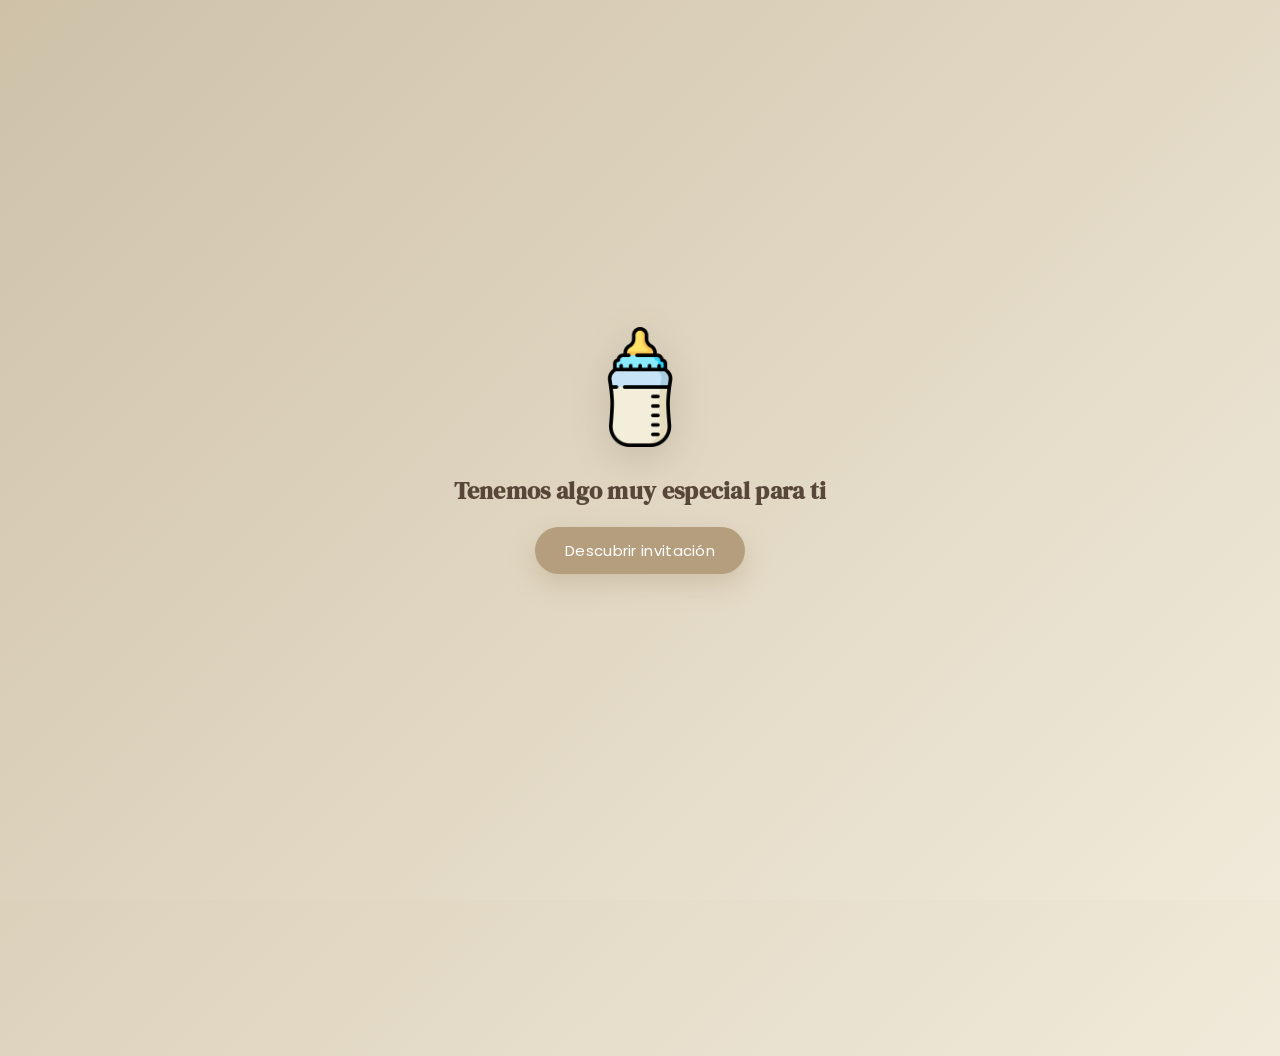
==== index.html @ 4c37fc41 "Mejoras UX/UI sin tocar diseño: countdown, calendario .ics, toast, microinteracciones, accesibilidad" ====
<!DOCTYPE html>
<html lang="es">

<head>
    <meta charset="UTF-8">
    <meta name="viewport" content="width=device-width, initial-scale=1.0">
    <meta name="theme-color" content="#F1EADA">
    <meta name="description" content="Marisol y Andrés Felipe te invitan a su revelación de género — 14 de junio de 2026, Bosque Popular El Prado.">

    <title>Revelación de Género · Marisol & Andrés Felipe</title>

    <!-- Open Graph (preview en WhatsApp, redes) -->
    <meta property="og:type" content="website">
    <meta property="og:title" content="Revelación de Género · Marisol & Andrés Felipe">
    <meta property="og:description" content="¿Niña o Niño? Acompáñanos el 14 de junio de 2026 en el Bosque Popular El Prado.">
    <meta property="og:image" content="img/biberon.png">
    <meta name="twitter:card" content="summary_large_image">

    <link rel="preconnect" href="https://fonts.googleapis.com">
    <link rel="preconnect" href="https://fonts.gstatic.com" crossorigin>
    <link href="https://fonts.googleapis.com/css2?family=DM+Serif+Display&family=Poppins:wght@300;400;500&display=swap"
        rel="stylesheet">

    <link rel="stylesheet" href="styles.css">
    <link rel="shortcut icon" href="img/biberon.png" type="image/x-icon">
</head>

<body>

    <!-- INTRO -->
    <section id="intro" class="intro" aria-label="Bienvenida">
        <div class="intro-content">
            <img src="img/biberon.png" alt="Biberón" class="bottle-intro">
            <h2>Tenemos algo muy especial para ti</h2>
            <button class="intro-btn" type="button" onclick="entrar()" aria-label="Descubrir invitación">
                Descubrir invitación
            </button>
        </div>
    </section>

    <!-- MAIN -->
    <main id="main" class="wrapper hidden" aria-hidden="true">

        <article class="card">
            <div class="card-bg" id="cardBg" aria-hidden="true"></div>

            <div class="content">

                <div class="hosts reveal" style="--d:.0s">
                    Marisol<br>&<br>Andres Felipe
                </div>

                <h1 class="reveal" style="--d:.1s">Te invitan</h1>

                <div class="question reveal" style="--d:.2s">A descubrir… ¿ Niña o Niño ?</div>

                <p class="text reveal" style="--d:.3s">
                    Hay momentos que transforman la vida…<br><br>
                    Un pequeño latido viene en camino,<br>
                    lleno de amor, ilusión y nuevos comienzos.<br><br>
                    Queremos que seas parte de este instante tan especial.
                </p>

                <div class="info reveal" style="--d:.4s">
                    <strong>14 de junio de 2026</strong><br>
                    3:00 PM<br>
                    Bosque Popular El Prado
                </div>

                <!-- Cuenta regresiva -->
                <div class="countdown reveal" id="countdown" style="--d:.5s" aria-live="polite">
                    <div class="cd-item"><span class="cd-num" id="cdDays">--</span><span class="cd-lbl">días</span></div>
                    <div class="cd-sep">·</div>
                    <div class="cd-item"><span class="cd-num" id="cdHours">--</span><span class="cd-lbl">hrs</span></div>
                    <div class="cd-sep">·</div>
                    <div class="cd-item"><span class="cd-num" id="cdMins">--</span><span class="cd-lbl">min</span></div>
                </div>

                <div class="extra-box reveal" style="--d:.6s">

                    <div class="dress-card">
                        <strong>Código de vestimenta</strong>
                        tonos claros, beige y habanos
                    </div>

                    <div class="extra">
                        Haz parte de esta experiencia<br><br>

                        <div class="dinamica">

                            <div class="opcion">
                                <p>Si crees que será <span class="titulo">Niño</span>,<br>trae pañitos</p>
                            </div>

                            <div class="opcion">
                                <p>Si crees que será <span class="titulo">Niña</span>,<br>trae pañales</p>
                            </div>

                        </div>
                    </div>

                </div>

                <div class="actions reveal" style="--d:.7s">
                    <button class="btn btn-primary" type="button" onclick="confirmar()" aria-label="Confirmar asistencia por WhatsApp">
                        Confirmar asistencia
                    </button>
                    <button class="btn btn-ghost" type="button" onclick="agregarCalendario()" aria-label="Agregar evento al calendario">
                        Agregar al calendario
                    </button>
                </div>

            </div>
        </article>

    </main>

    <!-- Toast de feedback -->
    <div id="toast" class="toast" role="status" aria-live="polite"></div>

    <noscript>
        <div class="noscript">
            <strong>Marisol & Andrés Felipe te invitan</strong><br>
            ¿Niña o Niño? · 14 de junio de 2026 · 3:00 PM<br>
            Bosque Popular El Prado · Código: tonos claros, beige y habanos<br>
            Confirma al WhatsApp +57 321 397 1526.
        </div>
    </noscript>

    <script src="script.js"></script>
</body>

</html>
---- styles.css ----
*{
    margin:0;
    padding:0;
    box-sizing:border-box;
}

:root{
    --tobacco:#B59E7D;
    --mahogany:#584738;
    --vanilla:#F1EADA;
    --mountain:#AAA396;
    --sand:#CEC1A8;
    --girl:#fed0d6;
    --boy:#d5eef1;
}

html{
    scroll-behavior:smooth;
}

body{
    font-family:'Poppins', sans-serif;
    background:linear-gradient(135deg,var(--sand),var(--vanilla));
    color:var(--mahogany);
    min-height:100vh;
    -webkit-font-smoothing:antialiased;
    -moz-osx-font-smoothing:grayscale;
}

/* Foco accesible global */
:focus-visible{
    outline:2px solid var(--mahogany);
    outline-offset:3px;
    border-radius:6px;
}

/* INTRO */
.intro{
    position:fixed;
    inset:0;
    display:flex;
    justify-content:center;
    align-items:center;
    background:linear-gradient(135deg,var(--sand),var(--vanilla));
    z-index:999;
    transition:opacity .7s ease, transform .7s ease;
}

.intro.hidden{
    opacity:0;
    transform:scale(1.1);
    pointer-events:none;
}

.bottle-intro{
    width:120px;
    animation:float 4s ease-in-out infinite;
    filter:drop-shadow(0 10px 18px rgba(88,71,56,0.18));
}

@keyframes float{
    0%,100%{transform:translateY(0) rotate(-5deg)}
    50%{transform:translateY(-15px) rotate(5deg)}
}

.intro-content{
    text-align:center;
}

.intro h2{
    font-family:'DM Serif Display', serif;
    color:var(--mahogany);
    margin:20px 0;
    letter-spacing:.3px;
}

.intro-btn{
    padding:12px 30px;
    border:none;
    border-radius:40px;
    background:var(--tobacco);
    color:white;
    cursor:pointer;
    font-family:inherit;
    font-size:15px;
    letter-spacing:.3px;
    box-shadow:0 10px 24px rgba(181,158,125,0.4);
    transition:transform .25s ease, box-shadow .25s ease, background .25s ease;
}
.intro-btn:hover{
    transform:translateY(-2px);
    box-shadow:0 14px 30px rgba(181,158,125,0.55);
    background:#a88f6e;
}
.intro-btn:active{
    transform:translateY(0);
}

/* MAIN */
.wrapper{
    min-height:100vh;
    display:flex;
    justify-content:center;
    align-items:center;
    padding:20px;
}

.hidden{
    opacity:0;
}

/* CARD */
.card{
    width:100%;
    max-width:600px;
    background:linear-gradient(160deg,var(--vanilla),var(--sand));
    border-radius:24px;
    padding:44px 40px;
    position:relative;
    overflow:hidden;
    box-shadow:
        0 30px 70px rgba(88,71,56,0.25),
        inset 0 0 0 1px rgba(255,255,255,0.45);
}

.card-bg{
    position:absolute;
    inset:0;
}

/* TEXTOS */
.content{
    position:relative;
    z-index:2;
    text-align:center;
}

.hosts{
    font-family:'DM Serif Display', serif;
    font-size:22px;
    color:var(--mahogany);
}

h1{
    font-family:'DM Serif Display', serif;
    font-size:42px;
    color:var(--mahogany);
    line-height:1.15;
}

.question{
    font-family:'DM Serif Display', serif;
    font-size:30px;
    color:var(--tobacco);
    margin:20px 0;
}

.text{
    margin:20px 0;
    color:var(--mahogany);
    line-height:1.7;
}

.info{
    margin-top:10px;
    color:var(--mahogany);
    line-height:1.6;
}

.info strong{
    font-family:'DM Serif Display', serif;
    font-size:18px;
}

/* COUNTDOWN */
.countdown{
    margin:22px auto 6px;
    display:inline-flex;
    align-items:center;
    gap:10px;
    padding:10px 18px;
    background:rgba(255,255,255,0.45);
    border:1px solid rgba(181,158,125,0.35);
    border-radius:999px;
    backdrop-filter:blur(4px);
    -webkit-backdrop-filter:blur(4px);
}
.cd-item{
    display:flex;
    flex-direction:column;
    align-items:center;
    min-width:38px;
}
.cd-num{
    font-family:'DM Serif Display', serif;
    font-size:22px;
    color:var(--mahogany);
    line-height:1;
}
.cd-lbl{
    font-size:10px;
    text-transform:uppercase;
    letter-spacing:1px;
    color:var(--tobacco);
    margin-top:2px;
}
.cd-sep{
    color:var(--tobacco);
    opacity:.55;
}
.countdown.finished .cd-num{
    color:var(--tobacco);
}

/* EXTRA */
.extra-box{
    margin-top:22px;
    display:flex;
    flex-direction:column;
    gap:14px;
}

.dress-card{
    padding:14px;
    border-radius:14px;
    background:rgba(255,255,255,0.45);
    border:1px solid var(--sand);
    font-size:13px;
    color:var(--mahogany);
    line-height:1.5;
}

.dress-card strong{
    display:block;
    margin-bottom:2px;
    color:var(--tobacco);
    font-family:'DM Serif Display', serif;
    font-size:15px;
}

.extra{
    font-size:15px;
    color:var(--mahogany);
}

/* ACTIONS (botones) */
.actions{
    margin-top:28px;
    display:flex;
    flex-wrap:wrap;
    justify-content:center;
    gap:12px;
}

.btn{
    padding:14px 28px;
    border:none;
    border-radius:40px;
    cursor:pointer;
    font-family:inherit;
    font-size:14px;
    letter-spacing:.4px;
    transition:transform .25s ease, box-shadow .25s ease, background .25s ease, color .25s ease;
}

.btn-primary{
    background:linear-gradient(135deg,var(--mahogany),var(--tobacco));
    color:white;
    box-shadow:0 14px 30px rgba(88,71,56,0.3);
}
.btn-primary:hover{
    transform:translateY(-2px);
    box-shadow:0 18px 36px rgba(88,71,56,0.42);
}
.btn-primary:active{ transform:translateY(0); }

.btn-ghost{
    background:transparent;
    color:var(--mahogany);
    border:1px solid var(--tobacco);
}
.btn-ghost:hover{
    background:var(--tobacco);
    color:white;
    transform:translateY(-2px);
}
.btn-ghost:active{ transform:translateY(0); }

/* ICONOS (biberones cayendo) */
.icon{
    position:absolute;
    pointer-events:none;
    will-change:transform, opacity;
}

.icon img{
    width:100%;
    display:block;
}

/* DINÁMICA EN 2 COLUMNAS */
.dinamica{
    display:grid;
    grid-template-columns:1fr 1fr;
    margin-top:10px;
    position:relative;
}

.dinamica::before{
    content:"";
    position:absolute;
    top:10%;
    bottom:10%;
    left:50%;
    width:1px;
    background:linear-gradient(
        to bottom,
        transparent,
        var(--tobacco),
        transparent
    );
    transform:translateX(-50%);
}

.opcion{
    padding:10px;
    text-align:center;
}

.titulo{
    display:block;
    font-family:'DM Serif Display', serif;
    color:var(--tobacco);
    font-size:18px;
    margin-bottom:5px;
}

.opcion p{
    font-size:13px;
    color:var(--mahogany);
    line-height:1.5;
}

/* TOAST (feedback al confirmar) */
.toast{
    position:fixed;
    left:50%;
    bottom:30px;
    transform:translateX(-50%) translateY(20px);
    padding:12px 22px;
    background:rgba(88,71,56,0.95);
    color:var(--vanilla);
    font-size:14px;
    border-radius:30px;
    box-shadow:0 14px 30px rgba(0,0,0,0.25);
    opacity:0;
    pointer-events:none;
    transition:opacity .35s ease, transform .35s ease;
    z-index:9999;
    max-width:90vw;
    text-align:center;
}
.toast.show{
    opacity:1;
    transform:translateX(-50%) translateY(0);
}

/* NOSCRIPT */
.noscript{
    position:fixed;
    inset:0;
    z-index:10000;
    display:flex;
    align-items:center;
    justify-content:center;
    text-align:center;
    padding:30px;
    background:linear-gradient(135deg,var(--sand),var(--vanilla));
    color:var(--mahogany);
    font-size:16px;
    line-height:1.7;
}

/* ANIMACIONES DE ENTRADA (stagger) */
.reveal{
    opacity:0;
    transform:translateY(14px);
    animation:reveal .8s ease forwards;
    animation-delay:var(--d, 0s);
}
@keyframes reveal{
    to{opacity:1; transform:translateY(0);}
}

/* RESPONSIVE */
@media(max-width:600px){
    h1{font-size:34px;}
    .question{font-size:26px;}
    .card{padding:36px 26px;}
    .actions{flex-direction:column;}
    .btn{width:100%;}
}

/* RESPETO POR USUARIOS CON SENSIBILIDAD AL MOVIMIENTO */
@media (prefers-reduced-motion: reduce){
    *, *::before, *::after{
        animation-duration:.001ms !important;
        animation-iteration-count:1 !important;
        transition-duration:.001ms !important;
    }
    .reveal{opacity:1; transform:none;}
    .bottle-intro{animation:none;}
}
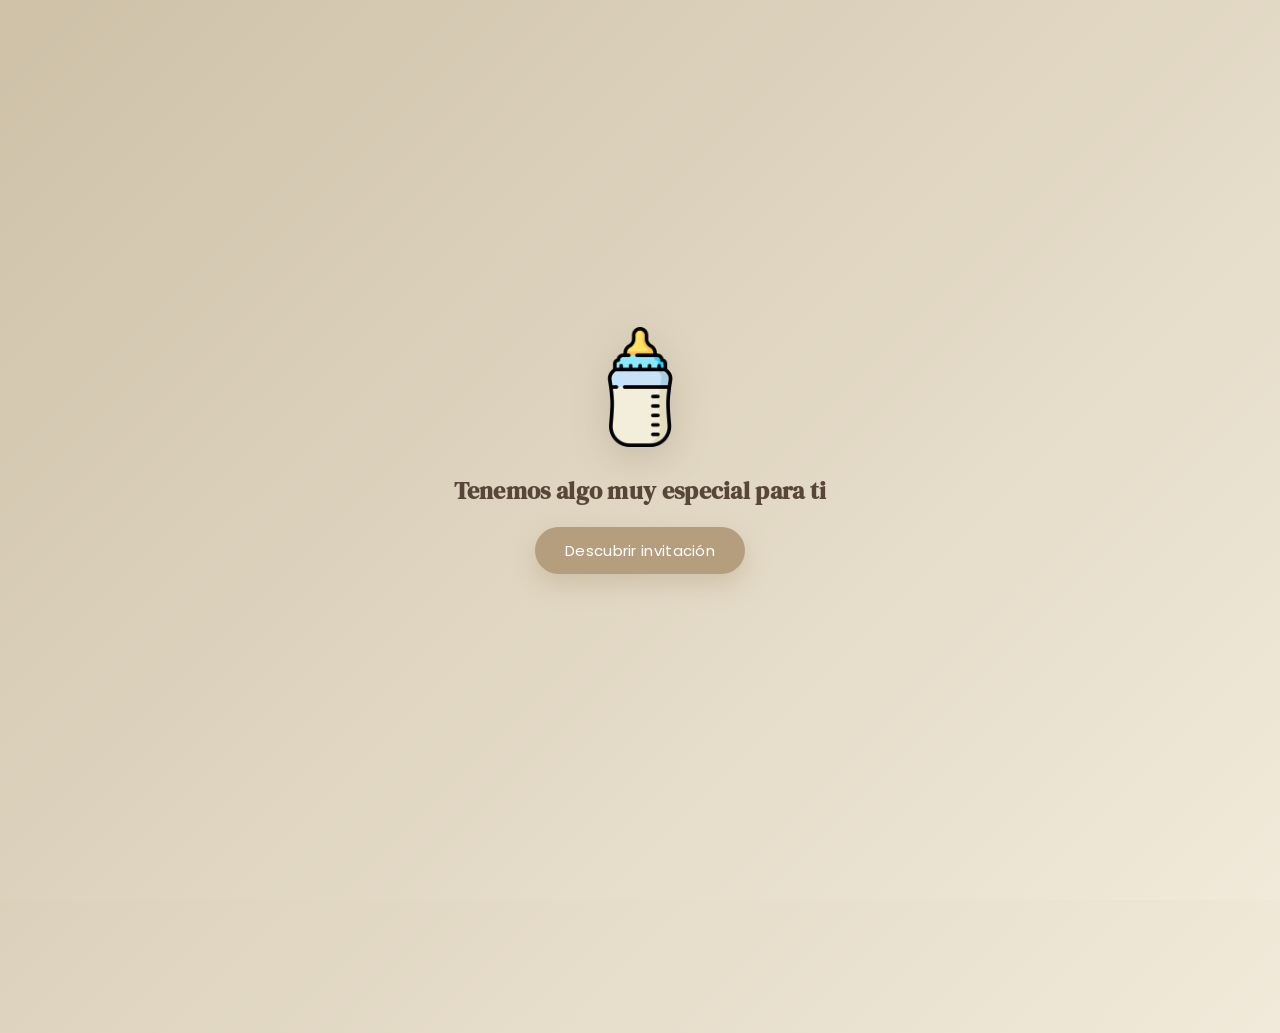
==== commit 2d08adc1: "Modal de confirmación con nombre/cantidad/voto, confeti al enviar, countdown con segundos, sinergia " ====
--- a/index.html
+++ b/index.html
@@ -74,6 +74,8 @@
                     <div class="cd-item"><span class="cd-num" id="cdHours">--</span><span class="cd-lbl">hrs</span></div>
                     <div class="cd-sep">·</div>
                     <div class="cd-item"><span class="cd-num" id="cdMins">--</span><span class="cd-lbl">min</span></div>
+                    <div class="cd-sep">·</div>
+                    <div class="cd-item"><span class="cd-num" id="cdSecs">--</span><span class="cd-lbl">seg</span></div>
                 </div>
 
                 <div class="extra-box reveal" style="--d:.6s">
@@ -88,12 +90,14 @@
 
                         <div class="dinamica">
 
-                            <div class="opcion">
-                                <p>Si crees que será <span class="titulo">Niño</span>,<br>trae pañitos</p>
+                            <div class="opcion opcion--boy">
+                                <span class="titulo">Niño</span>
+                                <p>Si crees que será, trae <strong>pañitos</strong></p>
                             </div>
 
-                            <div class="opcion">
-                                <p>Si crees que será <span class="titulo">Niña</span>,<br>trae pañales</p>
+                            <div class="opcion opcion--girl">
+                                <span class="titulo">Niña</span>
+                                <p>Si crees que será, trae <strong>pañales</strong></p>
                             </div>
 
                         </div>
@@ -102,11 +106,8 @@
                 </div>
 
                 <div class="actions reveal" style="--d:.7s">
-                    <button class="btn btn-primary" type="button" onclick="confirmar()" aria-label="Confirmar asistencia por WhatsApp">
+                    <button class="btn btn-primary" type="button" onclick="abrirModal()" aria-label="Confirmar asistencia">
                         Confirmar asistencia
-                    </button>
-                    <button class="btn btn-ghost" type="button" onclick="agregarCalendario()" aria-label="Agregar evento al calendario">
-                        Agregar al calendario
                     </button>
                 </div>
 
@@ -114,6 +115,52 @@
         </article>
 
     </main>
+
+    <!-- MODAL CONFIRMAR -->
+    <div id="modal" class="modal" role="dialog" aria-modal="true" aria-labelledby="modalTitle" aria-hidden="true">
+        <div class="modal-backdrop" onclick="cerrarModal()"></div>
+        <div class="modal-card" role="document">
+
+            <button class="modal-close" type="button" onclick="cerrarModal()" aria-label="Cerrar">×</button>
+
+            <h3 id="modalTitle" class="modal-title">Cuéntanos quiénes van</h3>
+            <p class="modal-sub">Llena estos datos y enviamos tu confirmación por WhatsApp.</p>
+
+            <form id="formConfirmar" class="modal-form" onsubmit="enviarConfirmacion(event)" novalidate>
+
+                <label class="field">
+                    <span class="field-lbl">Tu nombre</span>
+                    <input type="text" name="nombre" id="fNombre" required autocomplete="name" placeholder="Ej. María Camila">
+                </label>
+
+                <label class="field">
+                    <span class="field-lbl">¿Cuántas personas van?</span>
+                    <input type="number" name="personas" id="fPersonas" required min="1" max="20" value="1">
+                </label>
+
+                <fieldset class="field vote">
+                    <legend class="field-lbl">Tu predicción</legend>
+                    <div class="vote-opts">
+                        <label class="vote-opt vote-opt--boy">
+                            <input type="radio" name="voto" value="Niño" required>
+                            <span>🩵 Niño</span>
+                        </label>
+                        <label class="vote-opt vote-opt--girl">
+                            <input type="radio" name="voto" value="Niña" required>
+                            <span>🩷 Niña</span>
+                        </label>
+                    </div>
+                </fieldset>
+
+                <button class="btn btn-primary modal-submit" type="submit">
+                    Enviar confirmación
+                </button>
+            </form>
+        </div>
+    </div>
+
+    <!-- Confeti container -->
+    <div id="confetti" class="confetti" aria-hidden="true"></div>
 
     <!-- Toast de feedback -->
     <div id="toast" class="toast" role="status" aria-live="polite"></div>
--- a/styles.css
+++ b/styles.css
@@ -12,6 +12,8 @@
     --sand:#CEC1A8;
     --girl:#fed0d6;
     --boy:#d5eef1;
+    --girl-ink:#b46476;
+    --boy-ink:#5a8a93;
 }
 
 html{
@@ -27,7 +29,6 @@
     -moz-osx-font-smoothing:grayscale;
 }
 
-/* Foco accesible global */
 :focus-visible{
     outline:2px solid var(--mahogany);
     outline-offset:3px;
@@ -45,7 +46,6 @@
     z-index:999;
     transition:opacity .7s ease, transform .7s ease;
 }
-
 .intro.hidden{
     opacity:0;
     transform:scale(1.1);
@@ -63,9 +63,7 @@
     50%{transform:translateY(-15px) rotate(5deg)}
 }
 
-.intro-content{
-    text-align:center;
-}
+.intro-content{ text-align:center; }
 
 .intro h2{
     font-family:'DM Serif Display', serif;
@@ -92,9 +90,7 @@
     box-shadow:0 14px 30px rgba(181,158,125,0.55);
     background:#a88f6e;
 }
-.intro-btn:active{
-    transform:translateY(0);
-}
+.intro-btn:active{ transform:translateY(0); }
 
 /* MAIN */
 .wrapper{
@@ -104,10 +100,7 @@
     align-items:center;
     padding:20px;
 }
-
-.hidden{
-    opacity:0;
-}
+.hidden{ opacity:0; }
 
 /* CARD */
 .card{
@@ -122,11 +115,7 @@
         0 30px 70px rgba(88,71,56,0.25),
         inset 0 0 0 1px rgba(255,255,255,0.45);
 }
-
-.card-bg{
-    position:absolute;
-    inset:0;
-}
+.card-bg{ position:absolute; inset:0; }
 
 /* TEXTOS */
 .content{
@@ -166,7 +155,6 @@
     color:var(--mahogany);
     line-height:1.6;
 }
-
 .info strong{
     font-family:'DM Serif Display', serif;
     font-size:18px;
@@ -177,8 +165,8 @@
     margin:22px auto 6px;
     display:inline-flex;
     align-items:center;
-    gap:10px;
-    padding:10px 18px;
+    gap:8px;
+    padding:10px 16px;
     background:rgba(255,255,255,0.45);
     border:1px solid rgba(181,158,125,0.35);
     border-radius:999px;
@@ -189,28 +177,24 @@
     display:flex;
     flex-direction:column;
     align-items:center;
-    min-width:38px;
+    min-width:34px;
 }
 .cd-num{
     font-family:'DM Serif Display', serif;
-    font-size:22px;
+    font-size:20px;
     color:var(--mahogany);
     line-height:1;
+    font-variant-numeric:tabular-nums;
 }
 .cd-lbl{
-    font-size:10px;
+    font-size:9px;
     text-transform:uppercase;
     letter-spacing:1px;
     color:var(--tobacco);
     margin-top:2px;
 }
-.cd-sep{
-    color:var(--tobacco);
-    opacity:.55;
-}
-.countdown.finished .cd-num{
-    color:var(--tobacco);
-}
+.cd-sep{ color:var(--tobacco); opacity:.55; }
+.countdown.finished .cd-num{ color:var(--tobacco); }
 
 /* EXTRA */
 .extra-box{
@@ -229,7 +213,6 @@
     color:var(--mahogany);
     line-height:1.5;
 }
-
 .dress-card strong{
     display:block;
     margin-bottom:2px;
@@ -243,7 +226,7 @@
     color:var(--mahogany);
 }
 
-/* ACTIONS (botones) */
+/* ACTIONS */
 .actions{
     margin-top:28px;
     display:flex;
@@ -292,7 +275,6 @@
     pointer-events:none;
     will-change:transform, opacity;
 }
-
 .icon img{
     width:100%;
     display:block;
@@ -305,7 +287,6 @@
     margin-top:10px;
     position:relative;
 }
-
 .dinamica::before{
     content:"";
     position:absolute;
@@ -323,25 +304,59 @@
 }
 
 .opcion{
-    padding:10px;
+    padding:14px 12px 12px;
     text-align:center;
-}
-
+    border-radius:14px;
+    transition:background .35s ease;
+}
+.opcion--boy:hover{  background:rgba(213,238,241,0.5); }
+.opcion--girl:hover{ background:rgba(254,208,214,0.5); }
+
+/* TÍTULO con CONEXIÓN visual al texto */
 .titulo{
-    display:block;
-    font-family:'DM Serif Display', serif;
+    display:inline-block;
+    position:relative;
+    font-family:'DM Serif Display', serif;
+    font-size:22px;
+    line-height:1;
+    margin-bottom:14px;
+    padding-bottom:8px;
     color:var(--tobacco);
-    font-size:18px;
-    margin-bottom:5px;
+}
+/* trazo curvo bajo la palabra (la "conexión") */
+.titulo::after{
+    content:"";
+    position:absolute;
+    left:50%;
+    bottom:-2px;
+    transform:translateX(-50%);
+    width:46px;
+    height:8px;
+    background-image:url("data:image/svg+xml;utf8,<svg xmlns='http://www.w3.org/2000/svg' viewBox='0 0 46 8'><path d='M2 5 Q 12 1, 23 4 T 44 3' fill='none' stroke='%23B59E7D' stroke-width='1.6' stroke-linecap='round'/></svg>");
+    background-repeat:no-repeat;
+    background-size:contain;
+}
+.opcion--boy .titulo{ color:var(--boy-ink); }
+.opcion--boy .titulo::after{
+    background-image:url("data:image/svg+xml;utf8,<svg xmlns='http://www.w3.org/2000/svg' viewBox='0 0 46 8'><path d='M2 5 Q 12 1, 23 4 T 44 3' fill='none' stroke='%235a8a93' stroke-width='1.6' stroke-linecap='round'/></svg>");
+}
+.opcion--girl .titulo{ color:var(--girl-ink); }
+.opcion--girl .titulo::after{
+    background-image:url("data:image/svg+xml;utf8,<svg xmlns='http://www.w3.org/2000/svg' viewBox='0 0 46 8'><path d='M2 5 Q 12 1, 23 4 T 44 3' fill='none' stroke='%23b46476' stroke-width='1.6' stroke-linecap='round'/></svg>");
 }
 
 .opcion p{
-    font-size:13px;
-    color:var(--mahogany);
-    line-height:1.5;
-}
-
-/* TOAST (feedback al confirmar) */
+    font-size:13.5px;
+    color:var(--mahogany);
+    line-height:1.55;
+    margin-top:4px;
+}
+.opcion p strong{
+    font-weight:500;
+    color:var(--tobacco);
+}
+
+/* TOAST */
 .toast{
     position:fixed;
     left:50%;
@@ -365,6 +380,180 @@
     transform:translateX(-50%) translateY(0);
 }
 
+/* MODAL */
+.modal{
+    position:fixed;
+    inset:0;
+    z-index:10000;
+    display:none;
+    align-items:center;
+    justify-content:center;
+    padding:20px;
+}
+.modal.open{ display:flex; }
+
+.modal-backdrop{
+    position:absolute;
+    inset:0;
+    background:rgba(88,71,56,0.45);
+    backdrop-filter:blur(6px);
+    -webkit-backdrop-filter:blur(6px);
+    animation:fadeIn .35s ease;
+}
+@keyframes fadeIn{ from{opacity:0} to{opacity:1} }
+
+.modal-card{
+    position:relative;
+    width:100%;
+    max-width:440px;
+    background:linear-gradient(160deg,var(--vanilla),var(--sand));
+    border-radius:22px;
+    padding:34px 28px 26px;
+    box-shadow:
+        0 30px 70px rgba(0,0,0,0.35),
+        inset 0 0 0 1px rgba(255,255,255,0.45);
+    animation:popIn .4s cubic-bezier(.34,1.56,.64,1);
+}
+@keyframes popIn{
+    from{ opacity:0; transform:translateY(20px) scale(.95); }
+    to  { opacity:1; transform:translateY(0)    scale(1); }
+}
+
+.modal-close{
+    position:absolute;
+    top:10px;
+    right:14px;
+    width:32px;
+    height:32px;
+    border:none;
+    background:transparent;
+    font-size:24px;
+    line-height:1;
+    color:var(--mahogany);
+    cursor:pointer;
+    border-radius:50%;
+    transition:background .2s;
+}
+.modal-close:hover{ background:rgba(88,71,56,0.1); }
+
+.modal-title{
+    font-family:'DM Serif Display', serif;
+    color:var(--mahogany);
+    font-size:24px;
+    text-align:center;
+    margin-bottom:4px;
+}
+.modal-sub{
+    text-align:center;
+    color:var(--tobacco);
+    font-size:13px;
+    margin-bottom:20px;
+}
+
+.modal-form{
+    display:flex;
+    flex-direction:column;
+    gap:14px;
+}
+
+.field{
+    display:flex;
+    flex-direction:column;
+    gap:6px;
+    text-align:left;
+}
+.field-lbl{
+    font-size:12px;
+    text-transform:uppercase;
+    letter-spacing:1px;
+    color:var(--tobacco);
+    font-weight:500;
+}
+.field input[type="text"],
+.field input[type="number"]{
+    padding:12px 14px;
+    border:1px solid var(--sand);
+    border-radius:12px;
+    background:rgba(255,255,255,0.55);
+    font-family:inherit;
+    font-size:14px;
+    color:var(--mahogany);
+    transition:border-color .2s, background .2s;
+}
+.field input:focus{
+    outline:none;
+    border-color:var(--tobacco);
+    background:white;
+}
+
+.vote{ border:none; }
+.vote-opts{
+    display:grid;
+    grid-template-columns:1fr 1fr;
+    gap:10px;
+    margin-top:4px;
+}
+.vote-opt{
+    position:relative;
+    display:flex;
+    align-items:center;
+    justify-content:center;
+    padding:12px;
+    border:1.5px solid var(--sand);
+    border-radius:12px;
+    cursor:pointer;
+    font-size:14px;
+    font-family:inherit;
+    color:var(--mahogany);
+    background:rgba(255,255,255,0.4);
+    transition:all .25s ease;
+}
+.vote-opt input{
+    position:absolute;
+    opacity:0;
+    pointer-events:none;
+}
+.vote-opt:hover{ transform:translateY(-1px); }
+.vote-opt--boy:has(input:checked){
+    background:var(--boy);
+    border-color:var(--boy-ink);
+    color:var(--boy-ink);
+    font-weight:500;
+}
+.vote-opt--girl:has(input:checked){
+    background:var(--girl);
+    border-color:var(--girl-ink);
+    color:var(--girl-ink);
+    font-weight:500;
+}
+
+.modal-submit{
+    margin-top:8px;
+    width:100%;
+}
+
+/* CONFETI */
+.confetti{
+    position:fixed;
+    inset:0;
+    pointer-events:none;
+    overflow:hidden;
+    z-index:10001;
+}
+.confetti-piece{
+    position:absolute;
+    top:-10vh;
+    width:8px;
+    height:14px;
+    border-radius:2px;
+    will-change:transform, opacity;
+    animation:confettiFall linear forwards;
+}
+@keyframes confettiFall{
+    0%   { transform:translateY(0) rotate(0deg); opacity:1; }
+    100% { transform:translateY(110vh) rotate(720deg); opacity:0; }
+}
+
 /* NOSCRIPT */
 .noscript{
     position:fixed;
@@ -381,7 +570,7 @@
     line-height:1.7;
 }
 
-/* ANIMACIONES DE ENTRADA (stagger) */
+/* ANIMACIONES DE ENTRADA */
 .reveal{
     opacity:0;
     transform:translateY(14px);
@@ -399,9 +588,11 @@
     .card{padding:36px 26px;}
     .actions{flex-direction:column;}
     .btn{width:100%;}
-}
-
-/* RESPETO POR USUARIOS CON SENSIBILIDAD AL MOVIMIENTO */
+    .cd-num{font-size:18px;}
+    .cd-item{min-width:30px;}
+}
+
+/* REDUCED MOTION */
 @media (prefers-reduced-motion: reduce){
     *, *::before, *::after{
         animation-duration:.001ms !important;
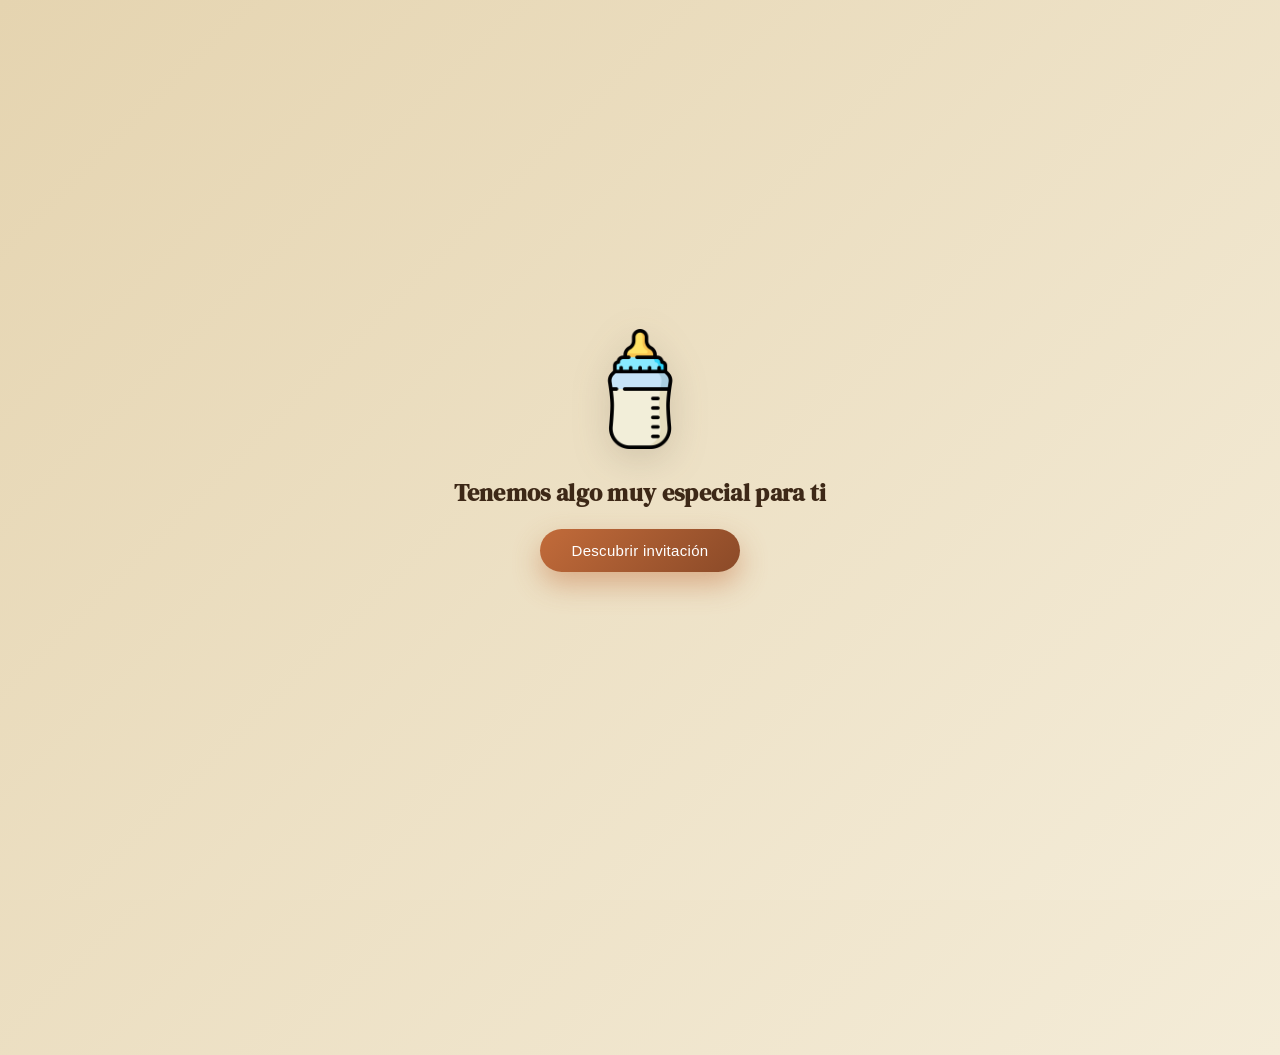
==== commit 02eaaa6f: "Paleta vivida con acento cobre, mayor contraste en botón confirmar, brushstrokes saturados, nota de " ====
--- a/index.html
+++ b/index.html
@@ -83,6 +83,7 @@
                     <div class="dress-card">
                         <strong>Código de vestimenta</strong>
                         tonos claros, beige y habanos
+                        <span class="note">preferiblemente ropa que se pueda ensuciar 🎨</span>
                     </div>
 
                     <div class="extra">
--- a/styles.css
+++ b/styles.css
@@ -5,15 +5,24 @@
 }
 
 :root{
-    --tobacco:#B59E7D;
-    --mahogany:#584738;
-    --vanilla:#F1EADA;
+    /* Bases cálidas (fondo) */
+    --vanilla:#F4ECD8;
+    --sand:#E5D4B0;
     --mountain:#AAA396;
-    --sand:#CEC1A8;
-    --girl:#fed0d6;
-    --boy:#d5eef1;
-    --girl-ink:#b46476;
-    --boy-ink:#5a8a93;
+
+    /* Marrones (texto / titulares) */
+    --mahogany:#3D2817;
+    --tobacco:#A08359;
+
+    /* Acento principal vivo */
+    --copper:#C26B3A;
+    --copper-dark:#8B4A28;
+
+    /* Niño/Niña — pasteles vivos */
+    --girl:#FFB8C5;
+    --boy:#A8DAE0;
+    --girl-ink:#E03E63;
+    --boy-ink:#1E7A89;
 }
 
 html{
@@ -73,22 +82,22 @@
 }
 
 .intro-btn{
-    padding:12px 30px;
+    padding:13px 32px;
     border:none;
     border-radius:40px;
-    background:var(--tobacco);
+    background:linear-gradient(135deg,var(--copper),var(--copper-dark));
     color:white;
     cursor:pointer;
     font-family:inherit;
     font-size:15px;
+    font-weight:500;
     letter-spacing:.3px;
-    box-shadow:0 10px 24px rgba(181,158,125,0.4);
-    transition:transform .25s ease, box-shadow .25s ease, background .25s ease;
+    box-shadow:0 12px 28px rgba(194,107,58,0.45);
+    transition:transform .25s ease, box-shadow .25s ease;
 }
 .intro-btn:hover{
     transform:translateY(-2px);
-    box-shadow:0 14px 30px rgba(181,158,125,0.55);
-    background:#a88f6e;
+    box-shadow:0 18px 36px rgba(194,107,58,0.6);
 }
 .intro-btn:active{ transform:translateY(0); }
 
@@ -140,7 +149,7 @@
 .question{
     font-family:'DM Serif Display', serif;
     font-size:30px;
-    color:var(--tobacco);
+    color:var(--copper);
     margin:20px 0;
 }
 
@@ -190,11 +199,12 @@
     font-size:9px;
     text-transform:uppercase;
     letter-spacing:1px;
-    color:var(--tobacco);
+    color:var(--copper);
     margin-top:2px;
-}
-.cd-sep{ color:var(--tobacco); opacity:.55; }
-.countdown.finished .cd-num{ color:var(--tobacco); }
+    font-weight:500;
+}
+.cd-sep{ color:var(--copper); opacity:.6; }
+.countdown.finished .cd-num{ color:var(--copper); }
 
 /* EXTRA */
 .extra-box{
@@ -215,10 +225,18 @@
 }
 .dress-card strong{
     display:block;
-    margin-bottom:2px;
-    color:var(--tobacco);
-    font-family:'DM Serif Display', serif;
-    font-size:15px;
+    margin-bottom:4px;
+    color:var(--copper);
+    font-family:'DM Serif Display', serif;
+    font-size:16px;
+}
+.dress-card .note{
+    display:block;
+    margin-top:6px;
+    font-size:12px;
+    font-style:italic;
+    color:var(--copper-dark);
+    opacity:.9;
 }
 
 .extra{
@@ -247,23 +265,25 @@
 }
 
 .btn-primary{
-    background:linear-gradient(135deg,var(--mahogany),var(--tobacco));
+    background:linear-gradient(135deg,var(--copper),var(--copper-dark));
     color:white;
-    box-shadow:0 14px 30px rgba(88,71,56,0.3);
+    font-weight:500;
+    box-shadow:0 14px 30px rgba(194,107,58,0.45);
 }
 .btn-primary:hover{
     transform:translateY(-2px);
-    box-shadow:0 18px 36px rgba(88,71,56,0.42);
+    box-shadow:0 20px 40px rgba(194,107,58,0.6);
 }
 .btn-primary:active{ transform:translateY(0); }
 
 .btn-ghost{
     background:transparent;
-    color:var(--mahogany);
-    border:1px solid var(--tobacco);
+    color:var(--copper-dark);
+    border:1.5px solid var(--copper);
+    font-weight:500;
 }
 .btn-ghost:hover{
-    background:var(--tobacco);
+    background:var(--copper);
     color:white;
     transform:translateY(-2px);
 }
@@ -317,11 +337,11 @@
     display:inline-block;
     position:relative;
     font-family:'DM Serif Display', serif;
-    font-size:22px;
+    font-size:24px;
     line-height:1;
     margin-bottom:14px;
     padding-bottom:8px;
-    color:var(--tobacco);
+    color:var(--copper);
 }
 /* trazo curvo bajo la palabra (la "conexión") */
 .titulo::after{
@@ -330,19 +350,19 @@
     left:50%;
     bottom:-2px;
     transform:translateX(-50%);
-    width:46px;
+    width:50px;
     height:8px;
-    background-image:url("data:image/svg+xml;utf8,<svg xmlns='http://www.w3.org/2000/svg' viewBox='0 0 46 8'><path d='M2 5 Q 12 1, 23 4 T 44 3' fill='none' stroke='%23B59E7D' stroke-width='1.6' stroke-linecap='round'/></svg>");
+    background-image:url("data:image/svg+xml;utf8,<svg xmlns='http://www.w3.org/2000/svg' viewBox='0 0 46 8'><path d='M2 5 Q 12 1, 23 4 T 44 3' fill='none' stroke='%23C26B3A' stroke-width='2' stroke-linecap='round'/></svg>");
     background-repeat:no-repeat;
     background-size:contain;
 }
 .opcion--boy .titulo{ color:var(--boy-ink); }
 .opcion--boy .titulo::after{
-    background-image:url("data:image/svg+xml;utf8,<svg xmlns='http://www.w3.org/2000/svg' viewBox='0 0 46 8'><path d='M2 5 Q 12 1, 23 4 T 44 3' fill='none' stroke='%235a8a93' stroke-width='1.6' stroke-linecap='round'/></svg>");
+    background-image:url("data:image/svg+xml;utf8,<svg xmlns='http://www.w3.org/2000/svg' viewBox='0 0 46 8'><path d='M2 5 Q 12 1, 23 4 T 44 3' fill='none' stroke='%231E7A89' stroke-width='2' stroke-linecap='round'/></svg>");
 }
 .opcion--girl .titulo{ color:var(--girl-ink); }
 .opcion--girl .titulo::after{
-    background-image:url("data:image/svg+xml;utf8,<svg xmlns='http://www.w3.org/2000/svg' viewBox='0 0 46 8'><path d='M2 5 Q 12 1, 23 4 T 44 3' fill='none' stroke='%23b46476' stroke-width='1.6' stroke-linecap='round'/></svg>");
+    background-image:url("data:image/svg+xml;utf8,<svg xmlns='http://www.w3.org/2000/svg' viewBox='0 0 46 8'><path d='M2 5 Q 12 1, 23 4 T 44 3' fill='none' stroke='%23E03E63' stroke-width='2' stroke-linecap='round'/></svg>");
 }
 
 .opcion p{
@@ -351,10 +371,8 @@
     line-height:1.55;
     margin-top:4px;
 }
-.opcion p strong{
-    font-weight:500;
-    color:var(--tobacco);
-}
+.opcion--boy p strong{ color:var(--boy-ink); font-weight:600; }
+.opcion--girl p strong{ color:var(--girl-ink); font-weight:600; }
 
 /* TOAST */
 .toast{
@@ -445,7 +463,7 @@
 }
 .modal-sub{
     text-align:center;
-    color:var(--tobacco);
+    color:var(--copper-dark);
     font-size:13px;
     margin-bottom:20px;
 }
@@ -466,8 +484,8 @@
     font-size:12px;
     text-transform:uppercase;
     letter-spacing:1px;
-    color:var(--tobacco);
-    font-weight:500;
+    color:var(--copper-dark);
+    font-weight:600;
 }
 .field input[type="text"],
 .field input[type="number"]{
@@ -482,8 +500,9 @@
 }
 .field input:focus{
     outline:none;
-    border-color:var(--tobacco);
+    border-color:var(--copper);
     background:white;
+    box-shadow:0 0 0 3px rgba(194,107,58,0.15);
 }
 
 .vote{ border:none; }
@@ -546,6 +565,7 @@
     width:8px;
     height:14px;
     border-radius:2px;
+    box-shadow:0 2px 4px rgba(0,0,0,0.15);
     will-change:transform, opacity;
     animation:confettiFall linear forwards;
 }
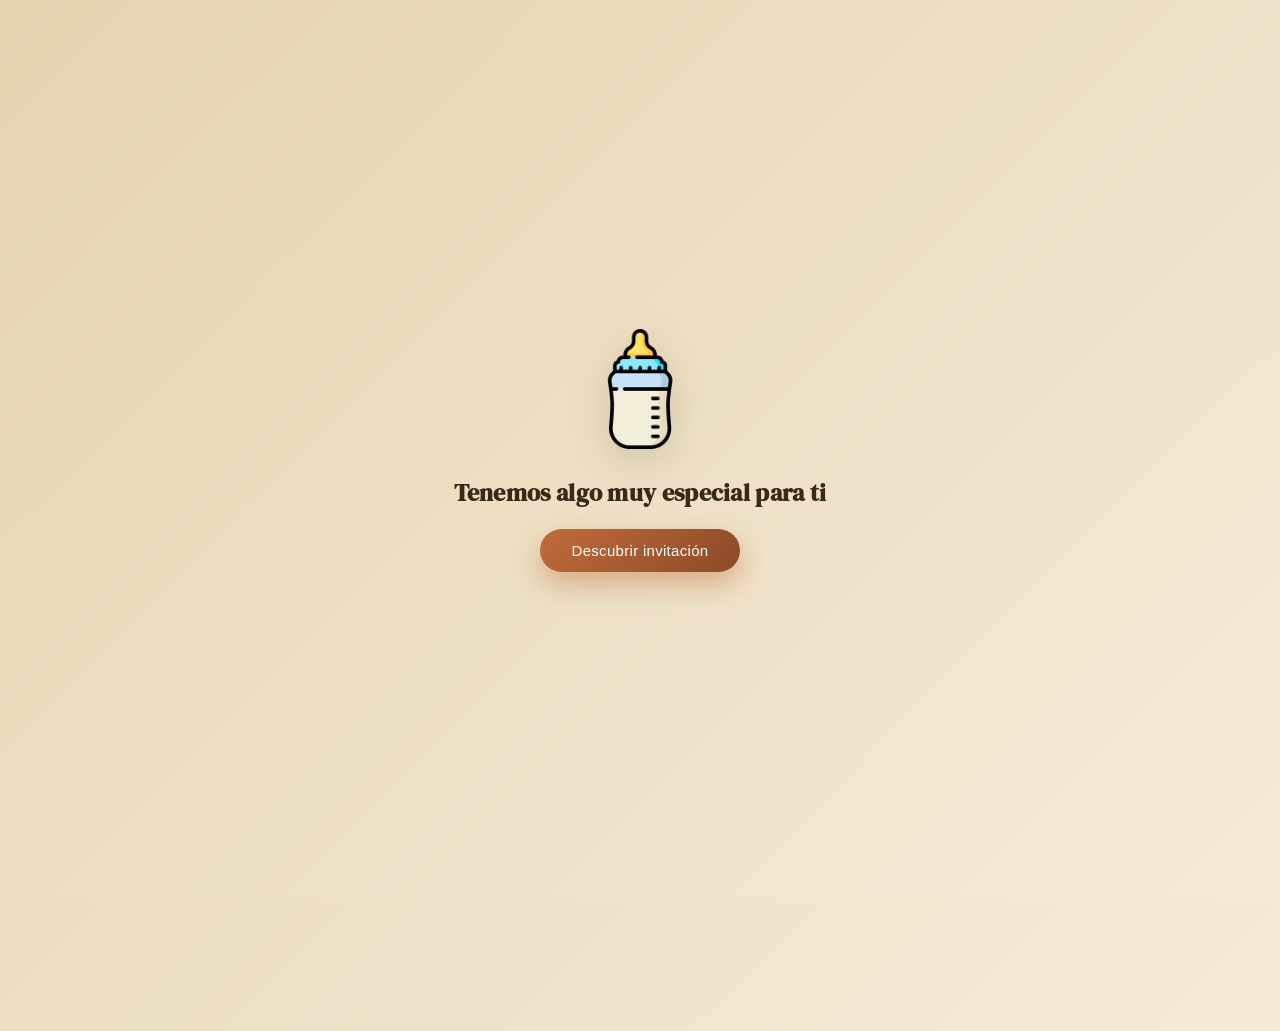
==== commit e9d66bdc: "Confeti elegante con corazones, puntos y estrellas en vaivén; quitar nota de ropa que se pueda ensuc" ====
--- a/index.html
+++ b/index.html
@@ -83,7 +83,6 @@
                     <div class="dress-card">
                         <strong>Código de vestimenta</strong>
                         tonos claros, beige y habanos
-                        <span class="note">preferiblemente ropa que se pueda ensuciar 🎨</span>
                     </div>
 
                     <div class="extra">
@@ -129,15 +128,24 @@
 
             <form id="formConfirmar" class="modal-form" onsubmit="enviarConfirmacion(event)" novalidate>
 
-                <label class="field">
-                    <span class="field-lbl">Tu nombre</span>
-                    <input type="text" name="nombre" id="fNombre" required autocomplete="name" placeholder="Ej. María Camila">
-                </label>
+                <div class="field">
+                    <div class="field-head">
+                        <span class="field-lbl">¿Quiénes van?</span>
+                        <span class="people-count" id="peopleCount">1 persona</span>
+                    </div>
 
-                <label class="field">
-                    <span class="field-lbl">¿Cuántas personas van?</span>
-                    <input type="number" name="personas" id="fPersonas" required min="1" max="20" value="1">
-                </label>
+                    <div class="people-list" id="peopleList">
+                        <div class="person-row">
+                            <span class="person-bullet">1</span>
+                            <input type="text" class="person-input" placeholder="Tu nombre" required autocomplete="name">
+                            <button type="button" class="person-remove" aria-label="Quitar" tabindex="-1">×</button>
+                        </div>
+                    </div>
+
+                    <button type="button" class="add-person" id="addPerson" onclick="agregarPersona()">
+                        <span class="add-person-ico">＋</span> Agregar acompañante
+                    </button>
+                </div>
 
                 <fieldset class="field vote">
                     <legend class="field-lbl">Tu predicción</legend>
--- a/styles.css
+++ b/styles.css
@@ -229,14 +229,6 @@
     color:var(--copper);
     font-family:'DM Serif Display', serif;
     font-size:16px;
-}
-.dress-card .note{
-    display:block;
-    margin-top:6px;
-    font-size:12px;
-    font-style:italic;
-    color:var(--copper-dark);
-    opacity:.9;
 }
 
 .extra{
@@ -380,18 +372,22 @@
     left:50%;
     bottom:30px;
     transform:translateX(-50%) translateY(20px);
-    padding:12px 22px;
-    background:rgba(88,71,56,0.95);
+    padding:13px 24px;
+    background:linear-gradient(135deg,var(--mahogany),var(--copper-dark));
     color:var(--vanilla);
     font-size:14px;
+    font-weight:500;
     border-radius:30px;
-    box-shadow:0 14px 30px rgba(0,0,0,0.25);
+    box-shadow:0 18px 40px rgba(0,0,0,0.35);
     opacity:0;
     pointer-events:none;
     transition:opacity .35s ease, transform .35s ease;
-    z-index:9999;
+    z-index:10050;
     max-width:90vw;
     text-align:center;
+}
+.toast.error{
+    background:linear-gradient(135deg,#a8324a,#7a1f33);
 }
 .toast.show{
     opacity:1;
@@ -497,6 +493,123 @@
     font-size:14px;
     color:var(--mahogany);
     transition:border-color .2s, background .2s;
+    width:100%;
+}
+
+/* PEOPLE LIST (dinámica) */
+.field-head{
+    display:flex;
+    align-items:center;
+    justify-content:space-between;
+    margin-bottom:8px;
+}
+.people-count{
+    font-size:11px;
+    text-transform:uppercase;
+    letter-spacing:.6px;
+    padding:3px 10px;
+    border-radius:999px;
+    background:rgba(194,107,58,0.15);
+    color:var(--copper-dark);
+    font-weight:600;
+}
+.people-list{
+    display:flex;
+    flex-direction:column;
+    gap:8px;
+}
+.person-row{
+    display:flex;
+    align-items:center;
+    gap:8px;
+    animation:rowIn .35s cubic-bezier(.34,1.56,.64,1);
+}
+@keyframes rowIn{
+    from{ opacity:0; transform:translateY(-6px) scale(.96); }
+    to{   opacity:1; transform:translateY(0) scale(1); }
+}
+.person-row.removing{
+    animation:rowOut .25s ease forwards;
+}
+@keyframes rowOut{
+    to{ opacity:0; transform:translateX(-10px) scale(.95); max-height:0; margin:0; padding:0; }
+}
+.person-bullet{
+    width:26px;
+    height:26px;
+    flex-shrink:0;
+    display:flex;
+    align-items:center;
+    justify-content:center;
+    background:linear-gradient(135deg,var(--copper),var(--copper-dark));
+    color:white;
+    border-radius:50%;
+    font-size:12px;
+    font-weight:600;
+    font-family:'DM Serif Display', serif;
+    box-shadow:0 4px 10px rgba(194,107,58,0.4);
+}
+.person-input{
+    flex:1;
+    min-width:0;
+}
+.person-remove{
+    flex-shrink:0;
+    width:30px;
+    height:30px;
+    border:none;
+    background:transparent;
+    color:var(--copper-dark);
+    font-size:22px;
+    line-height:1;
+    cursor:pointer;
+    border-radius:50%;
+    opacity:0;
+    pointer-events:none;
+    transition:opacity .2s, background .2s, transform .2s;
+}
+.person-row:not(:first-child) .person-remove{
+    opacity:.7;
+    pointer-events:auto;
+}
+.person-remove:hover{
+    opacity:1 !important;
+    background:rgba(194,107,58,0.15);
+    transform:rotate(90deg);
+}
+.add-person{
+    margin-top:10px;
+    padding:10px 14px;
+    width:100%;
+    border:1.5px dashed var(--copper);
+    background:transparent;
+    color:var(--copper-dark);
+    border-radius:12px;
+    cursor:pointer;
+    font-family:inherit;
+    font-size:13px;
+    font-weight:500;
+    transition:all .25s ease;
+    display:flex;
+    align-items:center;
+    justify-content:center;
+    gap:6px;
+}
+.add-person:hover{
+    background:rgba(194,107,58,0.1);
+    border-style:solid;
+    transform:translateY(-1px);
+}
+.add-person-ico{
+    font-size:16px;
+    font-weight:700;
+    transition:transform .25s ease;
+}
+.add-person:hover .add-person-ico{ transform:rotate(90deg); }
+.add-person.disabled{
+    opacity:.5;
+    cursor:not-allowed;
+    pointer-events:none;
 }
 .field input:focus{
     outline:none;
@@ -551,27 +664,62 @@
     width:100%;
 }
 
-/* CONFETI */
+/* CONFETI — corazones y puntos con vaivén */
 .confetti{
     position:fixed;
     inset:0;
     pointer-events:none;
     overflow:hidden;
-    z-index:10001;
+    z-index:10100;
 }
 .confetti-piece{
     position:absolute;
-    top:-10vh;
-    width:8px;
-    height:14px;
-    border-radius:2px;
-    box-shadow:0 2px 4px rgba(0,0,0,0.15);
+    top:-8vh;
+    width:18px;
+    height:18px;
     will-change:transform, opacity;
-    animation:confettiFall linear forwards;
-}
+    animation:confettiFall var(--dur,5s) cubic-bezier(.45,.05,.55,.95) forwards;
+    opacity:0;
+}
+
+/* Forma: corazón (mask SVG) */
+.confetti-piece.heart{
+    background:var(--c, #FFB8C5);
+    -webkit-mask:url("data:image/svg+xml;utf8,<svg xmlns='http://www.w3.org/2000/svg' viewBox='0 0 24 24'><path d='M12 21s-7-4.5-9.5-9C.8 9.4 2.7 5 6.5 5c2 0 3.5 1 5.5 3 2-2 3.5-3 5.5-3 3.8 0 5.7 4.4 4 7-2.5 4.5-9.5 9-9.5 9z'/></svg>") center/contain no-repeat;
+            mask:url("data:image/svg+xml;utf8,<svg xmlns='http://www.w3.org/2000/svg' viewBox='0 0 24 24'><path d='M12 21s-7-4.5-9.5-9C.8 9.4 2.7 5 6.5 5c2 0 3.5 1 5.5 3 2-2 3.5-3 5.5-3 3.8 0 5.7 4.4 4 7-2.5 4.5-9.5 9-9.5 9z'/></svg>") center/contain no-repeat;
+    filter:drop-shadow(0 2px 4px rgba(0,0,0,0.12));
+}
+
+/* Forma: punto */
+.confetti-piece.dot{
+    background:var(--c, #FFD93D);
+    border-radius:50%;
+    box-shadow:0 0 10px var(--c, #FFD93D), 0 2px 4px rgba(0,0,0,0.15);
+}
+
+/* Forma: estrella pequeña */
+.confetti-piece.star{
+    background:var(--c, #FFD93D);
+    -webkit-mask:url("data:image/svg+xml;utf8,<svg xmlns='http://www.w3.org/2000/svg' viewBox='0 0 24 24'><path d='M12 2 L14.6 9 22 9.5 16.3 14.2 18.2 21.5 12 17.5 5.8 21.5 7.7 14.2 2 9.5 9.4 9 z'/></svg>") center/contain no-repeat;
+            mask:url("data:image/svg+xml;utf8,<svg xmlns='http://www.w3.org/2000/svg' viewBox='0 0 24 24'><path d='M12 2 L14.6 9 22 9.5 16.3 14.2 18.2 21.5 12 17.5 5.8 21.5 7.7 14.2 2 9.5 9.4 9 z'/></svg>") center/contain no-repeat;
+    filter:drop-shadow(0 0 6px var(--c, #FFD93D));
+}
+
 @keyframes confettiFall{
-    0%   { transform:translateY(0) rotate(0deg); opacity:1; }
-    100% { transform:translateY(110vh) rotate(720deg); opacity:0; }
+    0%   { transform:translate3d(0, 0, 0) rotate(0deg); opacity:0; }
+    8%   { opacity:1; }
+    25%  { transform:translate3d(calc(var(--sway, 30px) * 1),  28vh, 0) rotate(120deg); }
+    50%  { transform:translate3d(calc(var(--sway, 30px) * -1), 55vh, 0) rotate(240deg); }
+    75%  { transform:translate3d(calc(var(--sway, 30px) * 1),  82vh, 0) rotate(360deg); }
+    100% { transform:translate3d(calc(var(--sway, 30px) * -.5), 115vh, 0) rotate(480deg); opacity:0; }
+}
+
+/* "Pop" sutil del card cuando se dispara confeti */
+.card.pop{ animation:cardPop .55s ease; }
+@keyframes cardPop{
+    0%   { transform:scale(1); }
+    50%  { transform:scale(1.015); }
+    100% { transform:scale(1); }
 }
 
 /* NOSCRIPT */
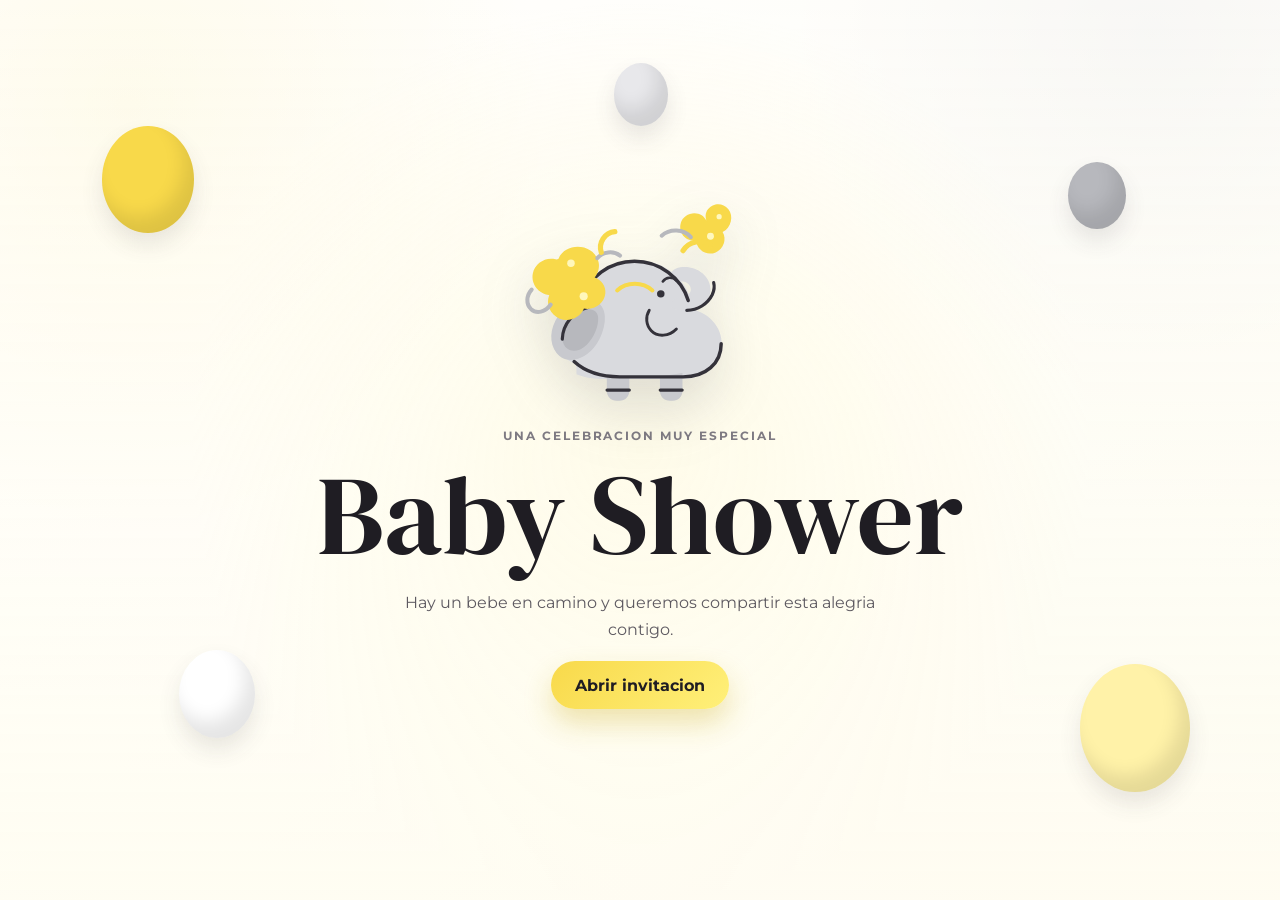
==== commit 814f6341: "primer cambios" ====
--- a/index.html
+++ b/index.html
@@ -1,189 +1,129 @@
 <!DOCTYPE html>
 <html lang="es">
-
 <head>
     <meta charset="UTF-8">
     <meta name="viewport" content="width=device-width, initial-scale=1.0">
-    <meta name="theme-color" content="#F1EADA">
-    <meta name="description" content="Marisol y Andrés Felipe te invitan a su revelación de género — 14 de junio de 2026, Bosque Popular El Prado.">
-
-    <title>Revelación de Género · Marisol & Andrés Felipe</title>
-
-    <!-- Open Graph (preview en WhatsApp, redes) -->
+    <meta name="theme-color" content="#f8d94a">
+    <meta name="description" content="Invitacion Baby Shower - 16 de agosto de 2026, 2:00 PM, Salon de eventos Iglesia Morrogacho.">
+    <title>Baby Shower | 16 de agosto</title>
     <meta property="og:type" content="website">
-    <meta property="og:title" content="Revelación de Género · Marisol & Andrés Felipe">
-    <meta property="og:description" content="¿Niña o Niño? Acompáñanos el 14 de junio de 2026 en el Bosque Popular El Prado.">
-    <meta property="og:image" content="img/biberon.png">
+    <meta property="og:title" content="Baby Shower | 16 de agosto">
+    <meta property="og:description" content="Celebremos juntos la dulce espera. 2:00 PM en el Salon de eventos Iglesia Morrogacho.">
+    <meta property="og:image" content="img/elefante-baby.svg">
     <meta name="twitter:card" content="summary_large_image">
-
     <link rel="preconnect" href="https://fonts.googleapis.com">
     <link rel="preconnect" href="https://fonts.gstatic.com" crossorigin>
-    <link href="https://fonts.googleapis.com/css2?family=DM+Serif+Display&family=Poppins:wght@300;400;500&display=swap"
-        rel="stylesheet">
-
+    <link href="https://fonts.googleapis.com/css2?family=DM+Serif+Display:ital@0;1&family=Montserrat:wght@400;500;600;700&display=swap" rel="stylesheet">
     <link rel="stylesheet" href="styles.css">
-    <link rel="shortcut icon" href="img/biberon.png" type="image/x-icon">
+    <link rel="icon" href="img/elefante-baby.svg" type="image/svg+xml">
 </head>
-
 <body>
-
-    <!-- INTRO -->
-    <section id="intro" class="intro" aria-label="Bienvenida">
-        <div class="intro-content">
-            <img src="img/biberon.png" alt="Biberón" class="bottle-intro">
-            <h2>Tenemos algo muy especial para ti</h2>
-            <button class="intro-btn" type="button" onclick="entrar()" aria-label="Descubrir invitación">
-                Descubrir invitación
-            </button>
+    <section id="intro" class="intro" aria-label="Portada de la invitacion">
+        <div class="intro__balloons" aria-hidden="true">
+            <span></span><span></span><span></span><span></span><span></span>
         </div>
+        <img class="intro__elephant" src="img/elefante-baby.svg" alt="">
+        <p class="eyebrow">Una celebracion muy especial</p>
+        <h1>Baby Shower</h1>
+        <p class="intro__text">Hay un bebe en camino y queremos compartir esta alegria contigo.</p>
+        <button class="button button--primary" type="button" id="openInvitation">Abrir invitacion</button>
     </section>
 
-    <!-- MAIN -->
-    <main id="main" class="wrapper hidden" aria-hidden="true">
+    <main id="invitation" class="page is-hidden" aria-hidden="true">
+        <section class="hero" aria-labelledby="heroTitle">
+            <div class="balloon-arch" aria-hidden="true">
+                <span></span><span></span><span></span><span></span><span></span>
+                <span></span><span></span><span></span><span></span><span></span>
+                <span></span><span></span><span></span><span></span><span></span>
+            </div>
+            <div class="hero__content">
+                <p class="eyebrow">Acompananos a celebrar</p>
+                <h2 id="heroTitle">Baby Shower</h2>
+                <p class="hero__message">
+                    Un pequeno amor esta por llegar. Entre detalles dulces, globos amarillos y mucha ternura,
+                    queremos vivir este momento contigo.
+                </p>
+                <div class="date-card" aria-label="Fecha y hora del evento">
+                    <span class="date-card__month">Agosto</span>
+                    <strong>16</strong>
+                    <span>Domingo | 2:00 PM</span>
+                </div>
+                <div class="hero__actions">
+                    <a class="button button--primary" id="confirmTop" href="#">Confirmar asistencia</a>
+                    <a class="button button--ghost" href="#detalles">Ver detalles</a>
+                </div>
+            </div>
+            <div class="hero__scene" aria-label="Ilustracion de elefante para baby shower">
+                <img class="elephant" src="img/elefante-baby.svg" alt="Elefante tierno levantando la trompa">
+                <div class="dessert-table" aria-hidden="true">
+                    <span></span><span></span><span></span><span></span>
+                </div>
+            </div>
+        </section>
 
-        <article class="card">
-            <div class="card-bg" id="cardBg" aria-hidden="true"></div>
+        <section class="countdown-section" aria-label="Cuenta regresiva">
+            <p>Faltan</p>
+            <div class="countdown" id="countdown">
+                <div><strong id="days">--</strong><span>Dias</span></div>
+                <div><strong id="hours">--</strong><span>Horas</span></div>
+                <div><strong id="minutes">--</strong><span>Min</span></div>
+                <div><strong id="seconds">--</strong><span>Seg</span></div>
+            </div>
+        </section>
 
-            <div class="content">
+        <section id="detalles" class="details" aria-labelledby="detailsTitle">
+            <div class="section-heading">
+                <p class="eyebrow">Detalles del dia</p>
+                <h2 id="detailsTitle">Nos encantaria verte alli</h2>
+            </div>
+            <div class="detail-grid">
+                <article class="detail-card">
+                    <span class="detail-card__icon">16</span>
+                    <h3>Fecha</h3>
+                    <p>Domingo, 16 de agosto de 2026</p>
+                </article>
+                <article class="detail-card">
+                    <span class="detail-card__icon">2</span>
+                    <h3>Hora</h3>
+                    <p>2:00 PM</p>
+                </article>
+                <article class="detail-card">
+                    <span class="detail-card__icon">M</span>
+                    <h3>Lugar</h3>
+                    <p>Salon de eventos Iglesia Morrogacho</p>
+                </article>
+            </div>
+        </section>
 
-                <div class="hosts reveal" style="--d:.0s">
-                    Marisol<br>&<br>Andres Felipe
-                </div>
+        <section class="gift-section" aria-labelledby="giftTitle">
+            <div class="gift-copy">
+                <p class="eyebrow">Con amor</p>
+                <h2 id="giftTitle">Lluvia de regalos</h2>
+                <p>
+                    Tu presencia es el regalo mas bonito. Si deseas traer un detalle para el bebe,
+                    puedes elegir algo util para sus primeros dias.
+                </p>
+            </div>
+            <div class="gift-list" aria-label="Ideas de regalos">
+                <span>Panales</span>
+                <span>Panitos humedos</span>
+                <span>Ropita</span>
+                <span>Articulos de aseo</span>
+            </div>
+        </section>
 
-                <h1 class="reveal" style="--d:.1s">Te invitan</h1>
-
-                <div class="question reveal" style="--d:.2s">A descubrir… ¿ Niña o Niño ?</div>
-
-                <p class="text reveal" style="--d:.3s">
-                    Hay momentos que transforman la vida…<br><br>
-                    Un pequeño latido viene en camino,<br>
-                    lleno de amor, ilusión y nuevos comienzos.<br><br>
-                    Queremos que seas parte de este instante tan especial.
-                </p>
-
-                <div class="info reveal" style="--d:.4s">
-                    <strong>14 de junio de 2026</strong><br>
-                    3:00 PM<br>
-                    Bosque Popular El Prado
-                </div>
-
-                <!-- Cuenta regresiva -->
-                <div class="countdown reveal" id="countdown" style="--d:.5s" aria-live="polite">
-                    <div class="cd-item"><span class="cd-num" id="cdDays">--</span><span class="cd-lbl">días</span></div>
-                    <div class="cd-sep">·</div>
-                    <div class="cd-item"><span class="cd-num" id="cdHours">--</span><span class="cd-lbl">hrs</span></div>
-                    <div class="cd-sep">·</div>
-                    <div class="cd-item"><span class="cd-num" id="cdMins">--</span><span class="cd-lbl">min</span></div>
-                    <div class="cd-sep">·</div>
-                    <div class="cd-item"><span class="cd-num" id="cdSecs">--</span><span class="cd-lbl">seg</span></div>
-                </div>
-
-                <div class="extra-box reveal" style="--d:.6s">
-
-                    <div class="dress-card">
-                        <strong>Código de vestimenta</strong>
-                        tonos claros, beige y habanos
-                    </div>
-
-                    <div class="extra">
-                        Haz parte de esta experiencia<br><br>
-
-                        <div class="dinamica">
-
-                            <div class="opcion opcion--boy">
-                                <span class="titulo">Niño</span>
-                                <p>Si crees que será, trae <strong>pañitos</strong></p>
-                            </div>
-
-                            <div class="opcion opcion--girl">
-                                <span class="titulo">Niña</span>
-                                <p>Si crees que será, trae <strong>pañales</strong></p>
-                            </div>
-
-                        </div>
-                    </div>
-
-                </div>
-
-                <div class="actions reveal" style="--d:.7s">
-                    <button class="btn btn-primary" type="button" onclick="abrirModal()" aria-label="Confirmar asistencia">
-                        Confirmar asistencia
-                    </button>
-                </div>
-
+        <section class="rsvp" aria-labelledby="rsvpTitle">
+            <img src="img/elefante-baby.svg" alt="" aria-hidden="true">
+            <div>
+                <p class="eyebrow">Reserva la fecha</p>
+                <h2 id="rsvpTitle">Confirma tu asistencia</h2>
+                <p>Ayudanos a preparar cada detalle de este dia tan especial.</p>
             </div>
-        </article>
-
+            <a class="button button--primary" id="confirmBottom" href="#">Confirmar por WhatsApp</a>
+        </section>
     </main>
 
-    <!-- MODAL CONFIRMAR -->
-    <div id="modal" class="modal" role="dialog" aria-modal="true" aria-labelledby="modalTitle" aria-hidden="true">
-        <div class="modal-backdrop" onclick="cerrarModal()"></div>
-        <div class="modal-card" role="document">
-
-            <button class="modal-close" type="button" onclick="cerrarModal()" aria-label="Cerrar">×</button>
-
-            <h3 id="modalTitle" class="modal-title">Cuéntanos quiénes van</h3>
-            <p class="modal-sub">Llena estos datos y enviamos tu confirmación por WhatsApp.</p>
-
-            <form id="formConfirmar" class="modal-form" onsubmit="enviarConfirmacion(event)" novalidate>
-
-                <div class="field">
-                    <div class="field-head">
-                        <span class="field-lbl">¿Quiénes van?</span>
-                        <span class="people-count" id="peopleCount">1 persona</span>
-                    </div>
-
-                    <div class="people-list" id="peopleList">
-                        <div class="person-row">
-                            <span class="person-bullet">1</span>
-                            <input type="text" class="person-input" placeholder="Tu nombre" required autocomplete="name">
-                            <button type="button" class="person-remove" aria-label="Quitar" tabindex="-1">×</button>
-                        </div>
-                    </div>
-
-                    <button type="button" class="add-person" id="addPerson" onclick="agregarPersona()">
-                        <span class="add-person-ico">＋</span> Agregar acompañante
-                    </button>
-                </div>
-
-                <fieldset class="field vote">
-                    <legend class="field-lbl">Tu predicción</legend>
-                    <div class="vote-opts">
-                        <label class="vote-opt vote-opt--boy">
-                            <input type="radio" name="voto" value="Niño" required>
-                            <span>🩵 Niño</span>
-                        </label>
-                        <label class="vote-opt vote-opt--girl">
-                            <input type="radio" name="voto" value="Niña" required>
-                            <span>🩷 Niña</span>
-                        </label>
-                    </div>
-                </fieldset>
-
-                <button class="btn btn-primary modal-submit" type="submit">
-                    Enviar confirmación
-                </button>
-            </form>
-        </div>
-    </div>
-
-    <!-- Confeti container -->
-    <div id="confetti" class="confetti" aria-hidden="true"></div>
-
-    <!-- Toast de feedback -->
     <div id="toast" class="toast" role="status" aria-live="polite"></div>
-
-    <noscript>
-        <div class="noscript">
-            <strong>Marisol & Andrés Felipe te invitan</strong><br>
-            ¿Niña o Niño? · 14 de junio de 2026 · 3:00 PM<br>
-            Bosque Popular El Prado · Código: tonos claros, beige y habanos<br>
-            Confirma al WhatsApp +57 321 397 1526.
-        </div>
-    </noscript>
-
     <script src="script.js"></script>
 </body>
-
 </html>
--- a/styles.css
+++ b/styles.css
@@ -1,772 +1,454 @@
-*{
-    margin:0;
-    padding:0;
-    box-sizing:border-box;
-}
-
-:root{
-    /* Bases cálidas (fondo) */
-    --vanilla:#F4ECD8;
-    --sand:#E5D4B0;
-    --mountain:#AAA396;
-
-    /* Marrones (texto / titulares) */
-    --mahogany:#3D2817;
-    --tobacco:#A08359;
-
-    /* Acento principal vivo */
-    --copper:#C26B3A;
-    --copper-dark:#8B4A28;
-
-    /* Niño/Niña — pasteles vivos */
-    --girl:#FFB8C5;
-    --boy:#A8DAE0;
-    --girl-ink:#E03E63;
-    --boy-ink:#1E7A89;
-}
-
-html{
-    scroll-behavior:smooth;
-}
-
-body{
-    font-family:'Poppins', sans-serif;
-    background:linear-gradient(135deg,var(--sand),var(--vanilla));
-    color:var(--mahogany);
-    min-height:100vh;
-    -webkit-font-smoothing:antialiased;
-    -moz-osx-font-smoothing:grayscale;
-}
-
-:focus-visible{
-    outline:2px solid var(--mahogany);
-    outline-offset:3px;
-    border-radius:6px;
-}
-
-/* INTRO */
-.intro{
-    position:fixed;
-    inset:0;
-    display:flex;
-    justify-content:center;
-    align-items:center;
-    background:linear-gradient(135deg,var(--sand),var(--vanilla));
-    z-index:999;
-    transition:opacity .7s ease, transform .7s ease;
-}
-.intro.hidden{
-    opacity:0;
-    transform:scale(1.1);
-    pointer-events:none;
-}
-
-.bottle-intro{
-    width:120px;
-    animation:float 4s ease-in-out infinite;
-    filter:drop-shadow(0 10px 18px rgba(88,71,56,0.18));
-}
-
-@keyframes float{
-    0%,100%{transform:translateY(0) rotate(-5deg)}
-    50%{transform:translateY(-15px) rotate(5deg)}
-}
-
-.intro-content{ text-align:center; }
-
-.intro h2{
-    font-family:'DM Serif Display', serif;
-    color:var(--mahogany);
-    margin:20px 0;
-    letter-spacing:.3px;
-}
-
-.intro-btn{
-    padding:13px 32px;
-    border:none;
-    border-radius:40px;
-    background:linear-gradient(135deg,var(--copper),var(--copper-dark));
-    color:white;
-    cursor:pointer;
-    font-family:inherit;
-    font-size:15px;
-    font-weight:500;
-    letter-spacing:.3px;
-    box-shadow:0 12px 28px rgba(194,107,58,0.45);
-    transition:transform .25s ease, box-shadow .25s ease;
-}
-.intro-btn:hover{
-    transform:translateY(-2px);
-    box-shadow:0 18px 36px rgba(194,107,58,0.6);
-}
-.intro-btn:active{ transform:translateY(0); }
-
-/* MAIN */
-.wrapper{
-    min-height:100vh;
-    display:flex;
-    justify-content:center;
-    align-items:center;
-    padding:20px;
-}
-.hidden{ opacity:0; }
-
-/* CARD */
-.card{
-    width:100%;
-    max-width:600px;
-    background:linear-gradient(160deg,var(--vanilla),var(--sand));
-    border-radius:24px;
-    padding:44px 40px;
-    position:relative;
-    overflow:hidden;
-    box-shadow:
-        0 30px 70px rgba(88,71,56,0.25),
-        inset 0 0 0 1px rgba(255,255,255,0.45);
-}
-.card-bg{ position:absolute; inset:0; }
-
-/* TEXTOS */
-.content{
-    position:relative;
-    z-index:2;
-    text-align:center;
-}
-
-.hosts{
-    font-family:'DM Serif Display', serif;
-    font-size:22px;
-    color:var(--mahogany);
-}
-
-h1{
-    font-family:'DM Serif Display', serif;
-    font-size:42px;
-    color:var(--mahogany);
-    line-height:1.15;
-}
-
-.question{
-    font-family:'DM Serif Display', serif;
-    font-size:30px;
-    color:var(--copper);
-    margin:20px 0;
-}
-
-.text{
-    margin:20px 0;
-    color:var(--mahogany);
-    line-height:1.7;
-}
-
-.info{
-    margin-top:10px;
-    color:var(--mahogany);
-    line-height:1.6;
-}
-.info strong{
-    font-family:'DM Serif Display', serif;
-    font-size:18px;
-}
-
-/* COUNTDOWN */
-.countdown{
-    margin:22px auto 6px;
-    display:inline-flex;
-    align-items:center;
-    gap:8px;
-    padding:10px 16px;
-    background:rgba(255,255,255,0.45);
-    border:1px solid rgba(181,158,125,0.35);
-    border-radius:999px;
-    backdrop-filter:blur(4px);
-    -webkit-backdrop-filter:blur(4px);
-}
-.cd-item{
-    display:flex;
-    flex-direction:column;
-    align-items:center;
-    min-width:34px;
-}
-.cd-num{
-    font-family:'DM Serif Display', serif;
-    font-size:20px;
-    color:var(--mahogany);
-    line-height:1;
-    font-variant-numeric:tabular-nums;
-}
-.cd-lbl{
-    font-size:9px;
-    text-transform:uppercase;
-    letter-spacing:1px;
-    color:var(--copper);
-    margin-top:2px;
-    font-weight:500;
-}
-.cd-sep{ color:var(--copper); opacity:.6; }
-.countdown.finished .cd-num{ color:var(--copper); }
-
-/* EXTRA */
-.extra-box{
-    margin-top:22px;
-    display:flex;
-    flex-direction:column;
-    gap:14px;
-}
-
-.dress-card{
-    padding:14px;
-    border-radius:14px;
-    background:rgba(255,255,255,0.45);
-    border:1px solid var(--sand);
-    font-size:13px;
-    color:var(--mahogany);
-    line-height:1.5;
-}
-.dress-card strong{
-    display:block;
-    margin-bottom:4px;
-    color:var(--copper);
-    font-family:'DM Serif Display', serif;
-    font-size:16px;
-}
-
-.extra{
-    font-size:15px;
-    color:var(--mahogany);
-}
-
-/* ACTIONS */
-.actions{
-    margin-top:28px;
-    display:flex;
-    flex-wrap:wrap;
-    justify-content:center;
-    gap:12px;
-}
-
-.btn{
-    padding:14px 28px;
-    border:none;
-    border-radius:40px;
-    cursor:pointer;
-    font-family:inherit;
-    font-size:14px;
-    letter-spacing:.4px;
-    transition:transform .25s ease, box-shadow .25s ease, background .25s ease, color .25s ease;
-}
-
-.btn-primary{
-    background:linear-gradient(135deg,var(--copper),var(--copper-dark));
-    color:white;
-    font-weight:500;
-    box-shadow:0 14px 30px rgba(194,107,58,0.45);
-}
-.btn-primary:hover{
-    transform:translateY(-2px);
-    box-shadow:0 20px 40px rgba(194,107,58,0.6);
-}
-.btn-primary:active{ transform:translateY(0); }
-
-.btn-ghost{
-    background:transparent;
-    color:var(--copper-dark);
-    border:1.5px solid var(--copper);
-    font-weight:500;
-}
-.btn-ghost:hover{
-    background:var(--copper);
-    color:white;
-    transform:translateY(-2px);
-}
-.btn-ghost:active{ transform:translateY(0); }
-
-/* ICONOS (biberones cayendo) */
-.icon{
-    position:absolute;
-    pointer-events:none;
-    will-change:transform, opacity;
-}
-.icon img{
-    width:100%;
-    display:block;
-}
-
-/* DINÁMICA EN 2 COLUMNAS */
-.dinamica{
-    display:grid;
-    grid-template-columns:1fr 1fr;
-    margin-top:10px;
-    position:relative;
-}
-.dinamica::before{
-    content:"";
-    position:absolute;
-    top:10%;
-    bottom:10%;
-    left:50%;
-    width:1px;
-    background:linear-gradient(
-        to bottom,
-        transparent,
-        var(--tobacco),
-        transparent
-    );
-    transform:translateX(-50%);
-}
-
-.opcion{
-    padding:14px 12px 12px;
-    text-align:center;
-    border-radius:14px;
-    transition:background .35s ease;
-}
-.opcion--boy:hover{  background:rgba(213,238,241,0.5); }
-.opcion--girl:hover{ background:rgba(254,208,214,0.5); }
-
-/* TÍTULO con CONEXIÓN visual al texto */
-.titulo{
-    display:inline-block;
-    position:relative;
-    font-family:'DM Serif Display', serif;
-    font-size:24px;
-    line-height:1;
-    margin-bottom:14px;
-    padding-bottom:8px;
-    color:var(--copper);
-}
-/* trazo curvo bajo la palabra (la "conexión") */
-.titulo::after{
-    content:"";
-    position:absolute;
-    left:50%;
-    bottom:-2px;
-    transform:translateX(-50%);
-    width:50px;
-    height:8px;
-    background-image:url("data:image/svg+xml;utf8,<svg xmlns='http://www.w3.org/2000/svg' viewBox='0 0 46 8'><path d='M2 5 Q 12 1, 23 4 T 44 3' fill='none' stroke='%23C26B3A' stroke-width='2' stroke-linecap='round'/></svg>");
-    background-repeat:no-repeat;
-    background-size:contain;
-}
-.opcion--boy .titulo{ color:var(--boy-ink); }
-.opcion--boy .titulo::after{
-    background-image:url("data:image/svg+xml;utf8,<svg xmlns='http://www.w3.org/2000/svg' viewBox='0 0 46 8'><path d='M2 5 Q 12 1, 23 4 T 44 3' fill='none' stroke='%231E7A89' stroke-width='2' stroke-linecap='round'/></svg>");
-}
-.opcion--girl .titulo{ color:var(--girl-ink); }
-.opcion--girl .titulo::after{
-    background-image:url("data:image/svg+xml;utf8,<svg xmlns='http://www.w3.org/2000/svg' viewBox='0 0 46 8'><path d='M2 5 Q 12 1, 23 4 T 44 3' fill='none' stroke='%23E03E63' stroke-width='2' stroke-linecap='round'/></svg>");
-}
-
-.opcion p{
-    font-size:13.5px;
-    color:var(--mahogany);
-    line-height:1.55;
-    margin-top:4px;
-}
-.opcion--boy p strong{ color:var(--boy-ink); font-weight:600; }
-.opcion--girl p strong{ color:var(--girl-ink); font-weight:600; }
-
-/* TOAST */
-.toast{
-    position:fixed;
-    left:50%;
-    bottom:30px;
-    transform:translateX(-50%) translateY(20px);
-    padding:13px 24px;
-    background:linear-gradient(135deg,var(--mahogany),var(--copper-dark));
-    color:var(--vanilla);
-    font-size:14px;
-    font-weight:500;
-    border-radius:30px;
-    box-shadow:0 18px 40px rgba(0,0,0,0.35);
-    opacity:0;
-    pointer-events:none;
-    transition:opacity .35s ease, transform .35s ease;
-    z-index:10050;
-    max-width:90vw;
-    text-align:center;
-}
-.toast.error{
-    background:linear-gradient(135deg,#a8324a,#7a1f33);
-}
-.toast.show{
-    opacity:1;
-    transform:translateX(-50%) translateY(0);
-}
-
-/* MODAL */
-.modal{
-    position:fixed;
-    inset:0;
-    z-index:10000;
-    display:none;
-    align-items:center;
-    justify-content:center;
-    padding:20px;
-}
-.modal.open{ display:flex; }
-
-.modal-backdrop{
-    position:absolute;
-    inset:0;
-    background:rgba(88,71,56,0.45);
-    backdrop-filter:blur(6px);
-    -webkit-backdrop-filter:blur(6px);
-    animation:fadeIn .35s ease;
-}
-@keyframes fadeIn{ from{opacity:0} to{opacity:1} }
-
-.modal-card{
-    position:relative;
-    width:100%;
-    max-width:440px;
-    background:linear-gradient(160deg,var(--vanilla),var(--sand));
-    border-radius:22px;
-    padding:34px 28px 26px;
-    box-shadow:
-        0 30px 70px rgba(0,0,0,0.35),
-        inset 0 0 0 1px rgba(255,255,255,0.45);
-    animation:popIn .4s cubic-bezier(.34,1.56,.64,1);
-}
-@keyframes popIn{
-    from{ opacity:0; transform:translateY(20px) scale(.95); }
-    to  { opacity:1; transform:translateY(0)    scale(1); }
-}
-
-.modal-close{
-    position:absolute;
-    top:10px;
-    right:14px;
-    width:32px;
-    height:32px;
-    border:none;
-    background:transparent;
-    font-size:24px;
-    line-height:1;
-    color:var(--mahogany);
-    cursor:pointer;
-    border-radius:50%;
-    transition:background .2s;
-}
-.modal-close:hover{ background:rgba(88,71,56,0.1); }
-
-.modal-title{
-    font-family:'DM Serif Display', serif;
-    color:var(--mahogany);
-    font-size:24px;
-    text-align:center;
-    margin-bottom:4px;
-}
-.modal-sub{
-    text-align:center;
-    color:var(--copper-dark);
-    font-size:13px;
-    margin-bottom:20px;
-}
-
-.modal-form{
-    display:flex;
-    flex-direction:column;
-    gap:14px;
-}
-
-.field{
-    display:flex;
-    flex-direction:column;
-    gap:6px;
-    text-align:left;
-}
-.field-lbl{
-    font-size:12px;
-    text-transform:uppercase;
-    letter-spacing:1px;
-    color:var(--copper-dark);
-    font-weight:600;
-}
-.field input[type="text"],
-.field input[type="number"]{
-    padding:12px 14px;
-    border:1px solid var(--sand);
-    border-radius:12px;
-    background:rgba(255,255,255,0.55);
-    font-family:inherit;
-    font-size:14px;
-    color:var(--mahogany);
-    transition:border-color .2s, background .2s;
-    width:100%;
-}
-
-/* PEOPLE LIST (dinámica) */
-.field-head{
-    display:flex;
-    align-items:center;
-    justify-content:space-between;
-    margin-bottom:8px;
-}
-.people-count{
-    font-size:11px;
-    text-transform:uppercase;
-    letter-spacing:.6px;
-    padding:3px 10px;
-    border-radius:999px;
-    background:rgba(194,107,58,0.15);
-    color:var(--copper-dark);
-    font-weight:600;
-}
-.people-list{
-    display:flex;
-    flex-direction:column;
-    gap:8px;
-}
-.person-row{
-    display:flex;
-    align-items:center;
-    gap:8px;
-    animation:rowIn .35s cubic-bezier(.34,1.56,.64,1);
-}
-@keyframes rowIn{
-    from{ opacity:0; transform:translateY(-6px) scale(.96); }
-    to{   opacity:1; transform:translateY(0) scale(1); }
-}
-.person-row.removing{
-    animation:rowOut .25s ease forwards;
-}
-@keyframes rowOut{
-    to{ opacity:0; transform:translateX(-10px) scale(.95); max-height:0; margin:0; padding:0; }
-}
-.person-bullet{
-    width:26px;
-    height:26px;
-    flex-shrink:0;
-    display:flex;
-    align-items:center;
-    justify-content:center;
-    background:linear-gradient(135deg,var(--copper),var(--copper-dark));
-    color:white;
-    border-radius:50%;
-    font-size:12px;
-    font-weight:600;
-    font-family:'DM Serif Display', serif;
-    box-shadow:0 4px 10px rgba(194,107,58,0.4);
-}
-.person-input{
-    flex:1;
-    min-width:0;
-}
-.person-remove{
-    flex-shrink:0;
-    width:30px;
-    height:30px;
-    border:none;
-    background:transparent;
-    color:var(--copper-dark);
-    font-size:22px;
-    line-height:1;
-    cursor:pointer;
-    border-radius:50%;
-    opacity:0;
-    pointer-events:none;
-    transition:opacity .2s, background .2s, transform .2s;
-}
-.person-row:not(:first-child) .person-remove{
-    opacity:.7;
-    pointer-events:auto;
-}
-.person-remove:hover{
-    opacity:1 !important;
-    background:rgba(194,107,58,0.15);
-    transform:rotate(90deg);
-}
-.add-person{
-    margin-top:10px;
-    padding:10px 14px;
-    width:100%;
-    border:1.5px dashed var(--copper);
-    background:transparent;
-    color:var(--copper-dark);
-    border-radius:12px;
-    cursor:pointer;
-    font-family:inherit;
-    font-size:13px;
-    font-weight:500;
-    transition:all .25s ease;
-    display:flex;
-    align-items:center;
-    justify-content:center;
-    gap:6px;
-}
-.add-person:hover{
-    background:rgba(194,107,58,0.1);
-    border-style:solid;
-    transform:translateY(-1px);
-}
-.add-person-ico{
-    font-size:16px;
-    font-weight:700;
-    transition:transform .25s ease;
-}
-.add-person:hover .add-person-ico{ transform:rotate(90deg); }
-.add-person.disabled{
-    opacity:.5;
-    cursor:not-allowed;
-    pointer-events:none;
-}
-.field input:focus{
-    outline:none;
-    border-color:var(--copper);
-    background:white;
-    box-shadow:0 0 0 3px rgba(194,107,58,0.15);
-}
-
-.vote{ border:none; }
-.vote-opts{
-    display:grid;
-    grid-template-columns:1fr 1fr;
-    gap:10px;
-    margin-top:4px;
-}
-.vote-opt{
-    position:relative;
-    display:flex;
-    align-items:center;
-    justify-content:center;
-    padding:12px;
-    border:1.5px solid var(--sand);
-    border-radius:12px;
-    cursor:pointer;
-    font-size:14px;
-    font-family:inherit;
-    color:var(--mahogany);
-    background:rgba(255,255,255,0.4);
-    transition:all .25s ease;
-}
-.vote-opt input{
-    position:absolute;
-    opacity:0;
-    pointer-events:none;
-}
-.vote-opt:hover{ transform:translateY(-1px); }
-.vote-opt--boy:has(input:checked){
-    background:var(--boy);
-    border-color:var(--boy-ink);
-    color:var(--boy-ink);
-    font-weight:500;
-}
-.vote-opt--girl:has(input:checked){
-    background:var(--girl);
-    border-color:var(--girl-ink);
-    color:var(--girl-ink);
-    font-weight:500;
-}
-
-.modal-submit{
-    margin-top:8px;
-    width:100%;
-}
-
-/* CONFETI — corazones y puntos con vaivén */
-.confetti{
-    position:fixed;
-    inset:0;
-    pointer-events:none;
-    overflow:hidden;
-    z-index:10100;
-}
-.confetti-piece{
-    position:absolute;
-    top:-8vh;
-    width:18px;
-    height:18px;
-    will-change:transform, opacity;
-    animation:confettiFall var(--dur,5s) cubic-bezier(.45,.05,.55,.95) forwards;
-    opacity:0;
-}
-
-/* Forma: corazón (mask SVG) */
-.confetti-piece.heart{
-    background:var(--c, #FFB8C5);
-    -webkit-mask:url("data:image/svg+xml;utf8,<svg xmlns='http://www.w3.org/2000/svg' viewBox='0 0 24 24'><path d='M12 21s-7-4.5-9.5-9C.8 9.4 2.7 5 6.5 5c2 0 3.5 1 5.5 3 2-2 3.5-3 5.5-3 3.8 0 5.7 4.4 4 7-2.5 4.5-9.5 9-9.5 9z'/></svg>") center/contain no-repeat;
-            mask:url("data:image/svg+xml;utf8,<svg xmlns='http://www.w3.org/2000/svg' viewBox='0 0 24 24'><path d='M12 21s-7-4.5-9.5-9C.8 9.4 2.7 5 6.5 5c2 0 3.5 1 5.5 3 2-2 3.5-3 5.5-3 3.8 0 5.7 4.4 4 7-2.5 4.5-9.5 9-9.5 9z'/></svg>") center/contain no-repeat;
-    filter:drop-shadow(0 2px 4px rgba(0,0,0,0.12));
-}
-
-/* Forma: punto */
-.confetti-piece.dot{
-    background:var(--c, #FFD93D);
-    border-radius:50%;
-    box-shadow:0 0 10px var(--c, #FFD93D), 0 2px 4px rgba(0,0,0,0.15);
-}
-
-/* Forma: estrella pequeña */
-.confetti-piece.star{
-    background:var(--c, #FFD93D);
-    -webkit-mask:url("data:image/svg+xml;utf8,<svg xmlns='http://www.w3.org/2000/svg' viewBox='0 0 24 24'><path d='M12 2 L14.6 9 22 9.5 16.3 14.2 18.2 21.5 12 17.5 5.8 21.5 7.7 14.2 2 9.5 9.4 9 z'/></svg>") center/contain no-repeat;
-            mask:url("data:image/svg+xml;utf8,<svg xmlns='http://www.w3.org/2000/svg' viewBox='0 0 24 24'><path d='M12 2 L14.6 9 22 9.5 16.3 14.2 18.2 21.5 12 17.5 5.8 21.5 7.7 14.2 2 9.5 9.4 9 z'/></svg>") center/contain no-repeat;
-    filter:drop-shadow(0 0 6px var(--c, #FFD93D));
-}
-
-@keyframes confettiFall{
-    0%   { transform:translate3d(0, 0, 0) rotate(0deg); opacity:0; }
-    8%   { opacity:1; }
-    25%  { transform:translate3d(calc(var(--sway, 30px) * 1),  28vh, 0) rotate(120deg); }
-    50%  { transform:translate3d(calc(var(--sway, 30px) * -1), 55vh, 0) rotate(240deg); }
-    75%  { transform:translate3d(calc(var(--sway, 30px) * 1),  82vh, 0) rotate(360deg); }
-    100% { transform:translate3d(calc(var(--sway, 30px) * -.5), 115vh, 0) rotate(480deg); opacity:0; }
-}
-
-/* "Pop" sutil del card cuando se dispara confeti */
-.card.pop{ animation:cardPop .55s ease; }
-@keyframes cardPop{
-    0%   { transform:scale(1); }
-    50%  { transform:scale(1.015); }
-    100% { transform:scale(1); }
-}
-
-/* NOSCRIPT */
-.noscript{
-    position:fixed;
-    inset:0;
-    z-index:10000;
-    display:flex;
-    align-items:center;
-    justify-content:center;
-    text-align:center;
-    padding:30px;
-    background:linear-gradient(135deg,var(--sand),var(--vanilla));
-    color:var(--mahogany);
-    font-size:16px;
-    line-height:1.7;
-}
-
-/* ANIMACIONES DE ENTRADA */
-.reveal{
-    opacity:0;
-    transform:translateY(14px);
-    animation:reveal .8s ease forwards;
-    animation-delay:var(--d, 0s);
-}
-@keyframes reveal{
-    to{opacity:1; transform:translateY(0);}
-}
-
-/* RESPONSIVE */
-@media(max-width:600px){
-    h1{font-size:34px;}
-    .question{font-size:26px;}
-    .card{padding:36px 26px;}
-    .actions{flex-direction:column;}
-    .btn{width:100%;}
-    .cd-num{font-size:18px;}
-    .cd-item{min-width:30px;}
-}
-
-/* REDUCED MOTION */
-@media (prefers-reduced-motion: reduce){
-    *, *::before, *::after{
-        animation-duration:.001ms !important;
-        animation-iteration-count:1 !important;
-        transition-duration:.001ms !important;
+:root {
+    --yellow: #f8d94a;
+    --yellow-soft: #fff2a8;
+    --lemon: #ffe56c;
+    --cream: #fffdf3;
+    --white: #ffffff;
+    --silver: #b7b8bd;
+    --silver-soft: #e8e8eb;
+    --charcoal: #36343a;
+    --ink: #1f1d23;
+    --shadow: 0 24px 70px rgba(76, 70, 47, 0.2);
+}
+
+* { box-sizing: border-box; margin: 0; padding: 0; }
+html { scroll-behavior: smooth; }
+
+body {
+    min-height: 100vh;
+    font-family: "Montserrat", Arial, sans-serif;
+    color: var(--ink);
+    background:
+        radial-gradient(circle at 10% 12%, rgba(248, 217, 74, 0.35), transparent 26rem),
+        radial-gradient(circle at 90% 4%, rgba(183, 184, 189, 0.32), transparent 22rem),
+        linear-gradient(135deg, #fffdf7 0%, #f7f3df 100%);
+    overflow-x: hidden;
+}
+
+img { max-width: 100%; display: block; }
+a { color: inherit; text-decoration: none; }
+button, a.button { font: inherit; }
+:focus-visible { outline: 3px solid rgba(31, 29, 35, 0.8); outline-offset: 4px; }
+
+.intro {
+    position: fixed;
+    inset: 0;
+    z-index: 20;
+    display: grid;
+    place-items: center;
+    align-content: center;
+    gap: 18px;
+    padding: 24px;
+    text-align: center;
+    background:
+        linear-gradient(rgba(255, 255, 255, 0.72), rgba(255, 253, 243, 0.9)),
+        radial-gradient(circle at center, var(--yellow-soft), transparent 28rem);
+    transition: opacity 0.65s ease, transform 0.65s ease, visibility 0.65s ease;
+}
+
+.intro.is-hidden {
+    opacity: 0;
+    transform: scale(1.04);
+    visibility: hidden;
+    pointer-events: none;
+}
+
+.intro__elephant {
+    width: min(260px, 68vw);
+    filter: drop-shadow(0 22px 26px rgba(89, 87, 96, 0.18));
+    animation: floaty 4.5s ease-in-out infinite;
+}
+
+.intro h1,
+.hero h2,
+.section-heading h2,
+.gift-copy h2,
+.rsvp h2 {
+    font-family: "DM Serif Display", Georgia, serif;
+    font-weight: 400;
+    line-height: 0.98;
+    letter-spacing: 0;
+}
+
+.intro h1 { font-size: clamp(3.4rem, 12vw, 7rem); }
+.intro__text { width: min(520px, 100%); color: #5d5960; line-height: 1.7; }
+
+.intro__balloons {
+    position: absolute;
+    inset: 0;
+    overflow: hidden;
+    pointer-events: none;
+}
+
+.intro__balloons span,
+.balloon-arch span {
+    position: absolute;
+    width: var(--size, 64px);
+    aspect-ratio: 1 / 1.16;
+    border-radius: 50%;
+    background: var(--c, var(--yellow));
+    box-shadow: inset -10px -16px 18px rgba(0, 0, 0, 0.1), 0 12px 22px rgba(70, 67, 76, 0.12);
+}
+
+.intro__balloons span:nth-child(1) { --size: 92px; --c: var(--yellow); left: 8%; top: 14%; }
+.intro__balloons span:nth-child(2) { --size: 58px; --c: var(--silver); right: 12%; top: 18%; }
+.intro__balloons span:nth-child(3) { --size: 76px; --c: var(--white); left: 14%; bottom: 18%; }
+.intro__balloons span:nth-child(4) { --size: 110px; --c: var(--yellow-soft); right: 7%; bottom: 12%; }
+.intro__balloons span:nth-child(5) { --size: 54px; --c: var(--silver-soft); left: 48%; top: 7%; }
+
+.page { transition: opacity 0.55s ease; }
+.page.is-hidden { opacity: 0; pointer-events: none; height: 100vh; overflow: hidden; }
+
+.eyebrow {
+    color: #7e7a82;
+    font-size: 0.78rem;
+    font-weight: 700;
+    letter-spacing: 0.16em;
+    text-transform: uppercase;
+}
+
+.button {
+    display: inline-flex;
+    min-height: 48px;
+    align-items: center;
+    justify-content: center;
+    border: 0;
+    border-radius: 999px;
+    padding: 14px 24px;
+    cursor: pointer;
+    font-weight: 700;
+    transition: transform 0.2s ease, box-shadow 0.2s ease, background 0.2s ease;
+}
+
+.button:hover { transform: translateY(-2px); }
+
+.button--primary {
+    color: var(--ink);
+    background: linear-gradient(135deg, var(--yellow) 0%, #fff07a 100%);
+    box-shadow: 0 14px 28px rgba(201, 171, 28, 0.32);
+}
+
+.button--ghost {
+    color: var(--charcoal);
+    background: rgba(255, 255, 255, 0.7);
+    border: 1px solid rgba(183, 184, 189, 0.6);
+}
+
+.hero {
+    position: relative;
+    min-height: 94vh;
+    display: grid;
+    grid-template-columns: minmax(0, 1fr) minmax(300px, 0.9fr);
+    align-items: center;
+    gap: clamp(24px, 5vw, 72px);
+    padding: clamp(28px, 5vw, 72px);
+    overflow: hidden;
+}
+
+.hero::after {
+    content: "";
+    position: absolute;
+    inset: auto 0 0;
+    height: 108px;
+    background: linear-gradient(180deg, transparent, rgba(255, 255, 255, 0.72));
+    pointer-events: none;
+}
+
+.hero__content,
+.hero__scene {
+    position: relative;
+    z-index: 2;
+}
+
+.hero__content { max-width: 650px; }
+.hero h2 { margin-top: 12px; font-size: clamp(4.4rem, 12vw, 9rem); }
+
+.hero__message {
+    max-width: 570px;
+    margin-top: 24px;
+    color: #55505a;
+    font-size: clamp(1rem, 2vw, 1.18rem);
+    line-height: 1.8;
+}
+
+.date-card {
+    width: min(300px, 100%);
+    display: grid;
+    justify-items: center;
+    gap: 2px;
+    margin-top: 32px;
+    padding: 24px 26px;
+    border: 1px solid rgba(183, 184, 189, 0.5);
+    border-radius: 8px;
+    background: rgba(255, 255, 255, 0.74);
+    box-shadow: var(--shadow);
+}
+
+.date-card__month {
+    color: #6e6a72;
+    font-size: 0.8rem;
+    font-weight: 700;
+    letter-spacing: 0.22em;
+    text-transform: uppercase;
+}
+
+.date-card strong {
+    font-family: "DM Serif Display", Georgia, serif;
+    font-size: 5.5rem;
+    line-height: 0.92;
+}
+
+.date-card span:last-child { color: var(--charcoal); font-weight: 700; }
+.hero__actions { display: flex; flex-wrap: wrap; gap: 14px; margin-top: 28px; }
+
+.hero__scene {
+    min-height: 620px;
+    display: grid;
+    place-items: center;
+}
+
+.elephant {
+    width: min(460px, 88vw);
+    filter: drop-shadow(0 28px 30px rgba(60, 58, 67, 0.18));
+    animation: breathe 5.5s ease-in-out infinite;
+}
+
+.dessert-table {
+    position: absolute;
+    left: 50%;
+    bottom: 68px;
+    width: min(430px, 82vw);
+    height: 96px;
+    transform: translateX(-50%);
+    border-radius: 8px;
+    border: 1px solid rgba(183, 184, 189, 0.5);
+    background:
+        linear-gradient(90deg, transparent 8%, rgba(122, 95, 51, 0.22) 8% 10%, transparent 10% 90%, rgba(122, 95, 51, 0.22) 90% 92%, transparent 92%),
+        linear-gradient(180deg, #c79b5a 0 18px, #f7f5ef 18px 100%);
+    box-shadow: 0 18px 28px rgba(72, 65, 50, 0.12);
+}
+
+.dessert-table span {
+    position: absolute;
+    bottom: 58px;
+    width: 52px;
+    height: 28px;
+    border-radius: 999px 999px 10px 10px;
+    background: var(--yellow);
+    box-shadow: 0 10px 0 #ffffff;
+}
+
+.dessert-table span:nth-child(1) { left: 11%; }
+.dessert-table span:nth-child(2) { left: 32%; width: 72px; }
+.dessert-table span:nth-child(3) { right: 30%; width: 72px; }
+.dessert-table span:nth-child(4) { right: 11%; }
+
+.balloon-arch { position: absolute; inset: 0; z-index: 1; pointer-events: none; }
+.balloon-arch span:nth-child(1) { --size: 96px; --c: var(--yellow); left: 2%; top: 8%; }
+.balloon-arch span:nth-child(2) { --size: 74px; --c: var(--white); left: 8%; top: 3%; }
+.balloon-arch span:nth-child(3) { --size: 82px; --c: var(--lemon); left: 14%; top: 9%; }
+.balloon-arch span:nth-child(4) { --size: 66px; --c: var(--silver); left: 21%; top: 4%; }
+.balloon-arch span:nth-child(5) { --size: 58px; --c: var(--white); left: 28%; top: 9%; }
+.balloon-arch span:nth-child(6) { --size: 78px; --c: var(--yellow-soft); left: 3%; top: 23%; }
+.balloon-arch span:nth-child(7) { --size: 72px; --c: var(--silver-soft); left: 1%; top: 38%; }
+.balloon-arch span:nth-child(8) { --size: 86px; --c: var(--yellow); left: 4%; top: 52%; }
+.balloon-arch span:nth-child(9) { --size: 62px; --c: var(--white); left: 1%; top: 68%; }
+.balloon-arch span:nth-child(10) { --size: 72px; --c: var(--silver); left: 8%; top: 75%; }
+.balloon-arch span:nth-child(11) { --size: 60px; --c: var(--white); left: 16%; top: 78%; }
+.balloon-arch span:nth-child(12) { --size: 66px; --c: var(--lemon); left: 35%; top: 2%; }
+.balloon-arch span:nth-child(13) { --size: 72px; --c: var(--white); left: 43%; top: 6%; }
+.balloon-arch span:nth-child(14) { --size: 58px; --c: var(--silver); left: 50%; top: 2%; }
+.balloon-arch span:nth-child(15) { --size: 68px; --c: var(--yellow); left: 56%; top: 7%; }
+
+.countdown-section {
+    display: grid;
+    justify-items: center;
+    gap: 18px;
+    padding: 42px 20px 56px;
+    background: rgba(255, 255, 255, 0.62);
+    border-block: 1px solid rgba(183, 184, 189, 0.35);
+}
+
+.countdown-section > p {
+    color: #6e6a72;
+    font-weight: 700;
+    letter-spacing: 0.12em;
+    text-transform: uppercase;
+}
+
+.countdown {
+    display: grid;
+    grid-template-columns: repeat(4, minmax(72px, 118px));
+    gap: 12px;
+}
+
+.countdown div {
+    display: grid;
+    justify-items: center;
+    gap: 5px;
+    padding: 18px 12px;
+    border-radius: 8px;
+    background: var(--white);
+    box-shadow: 0 14px 30px rgba(63, 60, 67, 0.1);
+}
+
+.countdown strong {
+    font-family: "DM Serif Display", Georgia, serif;
+    font-size: 2.3rem;
+    line-height: 1;
+}
+
+.countdown span {
+    color: #77727b;
+    font-size: 0.72rem;
+    font-weight: 700;
+    text-transform: uppercase;
+}
+
+.details,
+.gift-section,
+.rsvp {
+    width: min(1120px, calc(100% - 36px));
+    margin: 0 auto;
+}
+
+.details { padding: 82px 0 46px; }
+.section-heading { display: grid; gap: 12px; justify-items: center; margin-bottom: 34px; text-align: center; }
+.section-heading h2, .gift-copy h2, .rsvp h2 { font-size: clamp(2.4rem, 6vw, 4.6rem); }
+.detail-grid { display: grid; grid-template-columns: repeat(3, 1fr); gap: 18px; }
+
+.detail-card {
+    min-height: 190px;
+    display: grid;
+    align-content: center;
+    gap: 10px;
+    padding: 28px;
+    border: 1px solid rgba(183, 184, 189, 0.48);
+    border-radius: 8px;
+    background: rgba(255, 255, 255, 0.75);
+    box-shadow: 0 18px 42px rgba(63, 60, 67, 0.1);
+}
+
+.detail-card__icon {
+    width: 52px;
+    height: 52px;
+    display: grid;
+    place-items: center;
+    border-radius: 50%;
+    color: var(--ink);
+    background: linear-gradient(135deg, var(--yellow), var(--white));
+    border: 1px solid rgba(183, 184, 189, 0.6);
+    font-family: "DM Serif Display", Georgia, serif;
+    font-size: 1.7rem;
+}
+
+.detail-card h3 { font-size: 1.1rem; }
+.detail-card p { color: #5e5962; line-height: 1.6; }
+
+.gift-section {
+    display: grid;
+    grid-template-columns: 0.9fr 1.1fr;
+    gap: 28px;
+    align-items: center;
+    padding: 56px;
+    border-radius: 8px;
+    background:
+        linear-gradient(120deg, rgba(248, 217, 74, 0.26), rgba(255, 255, 255, 0.82)),
+        linear-gradient(180deg, rgba(255, 255, 255, 0.65), rgba(232, 232, 235, 0.42));
+    border: 1px solid rgba(183, 184, 189, 0.45);
+}
+
+.gift-copy { display: grid; gap: 14px; }
+.gift-copy p:last-child, .rsvp p { color: #5e5962; line-height: 1.7; }
+.gift-list { display: grid; grid-template-columns: repeat(2, 1fr); gap: 14px; }
+
+.gift-list span {
+    display: grid;
+    min-height: 84px;
+    place-items: center;
+    padding: 18px;
+    border-radius: 8px;
+    color: var(--charcoal);
+    background: rgba(255, 255, 255, 0.76);
+    border: 1px solid rgba(183, 184, 189, 0.48);
+    font-weight: 700;
+    text-align: center;
+    box-shadow: 0 12px 26px rgba(63, 60, 67, 0.08);
+}
+
+.rsvp {
+    display: grid;
+    grid-template-columns: 120px 1fr auto;
+    gap: 26px;
+    align-items: center;
+    margin-top: 42px;
+    margin-bottom: 42px;
+    padding: 30px;
+    border-radius: 8px;
+    background: var(--white);
+    border: 1px solid rgba(183, 184, 189, 0.5);
+    box-shadow: var(--shadow);
+}
+
+.rsvp img { width: 118px; }
+
+.toast {
+    position: fixed;
+    left: 50%;
+    bottom: 24px;
+    z-index: 30;
+    max-width: calc(100vw - 32px);
+    padding: 14px 20px;
+    border-radius: 999px;
+    color: var(--ink);
+    background: var(--yellow);
+    box-shadow: 0 18px 42px rgba(63, 60, 67, 0.2);
+    font-weight: 700;
+    text-align: center;
+    opacity: 0;
+    transform: translate(-50%, 18px);
+    pointer-events: none;
+    transition: opacity 0.3s ease, transform 0.3s ease;
+}
+
+.toast.show { opacity: 1; transform: translate(-50%, 0); }
+
+@keyframes floaty {
+    0%, 100% { transform: translateY(0) rotate(-1deg); }
+    50% { transform: translateY(-14px) rotate(1deg); }
+}
+
+@keyframes breathe {
+    0%, 100% { transform: translateY(0) scale(1); }
+    50% { transform: translateY(-8px) scale(1.015); }
+}
+
+@media (max-width: 900px) {
+    .hero { min-height: auto; grid-template-columns: 1fr; padding-top: 38px; }
+    .hero__scene { min-height: 500px; order: -1; }
+    .balloon-arch span:nth-child(n+12) { display: none; }
+    .detail-grid, .gift-section, .rsvp { grid-template-columns: 1fr; }
+    .rsvp { justify-items: center; text-align: center; }
+}
+
+@media (max-width: 620px) {
+    .intro h1 { font-size: 3.6rem; }
+    .hero { padding: 26px 18px 42px; }
+    .hero h2 { font-size: 4.5rem; }
+    .hero__scene { min-height: 410px; }
+    .dessert-table { bottom: 34px; }
+    .countdown { width: 100%; grid-template-columns: repeat(2, 1fr); }
+    .hero__actions, .hero__actions .button, .rsvp .button { width: 100%; }
+    .gift-section { width: min(100% - 24px, 1120px); padding: 30px 18px; }
+    .gift-list { grid-template-columns: 1fr; }
+    .detail-card { min-height: 150px; }
+}
+
+@media (prefers-reduced-motion: reduce) {
+    *, *::before, *::after {
+        animation-duration: 0.001ms !important;
+        animation-iteration-count: 1 !important;
+        scroll-behavior: auto !important;
+        transition-duration: 0.001ms !important;
     }
-    .reveal{opacity:1; transform:none;}
-    .bottle-intro{animation:none;}
-}
+}
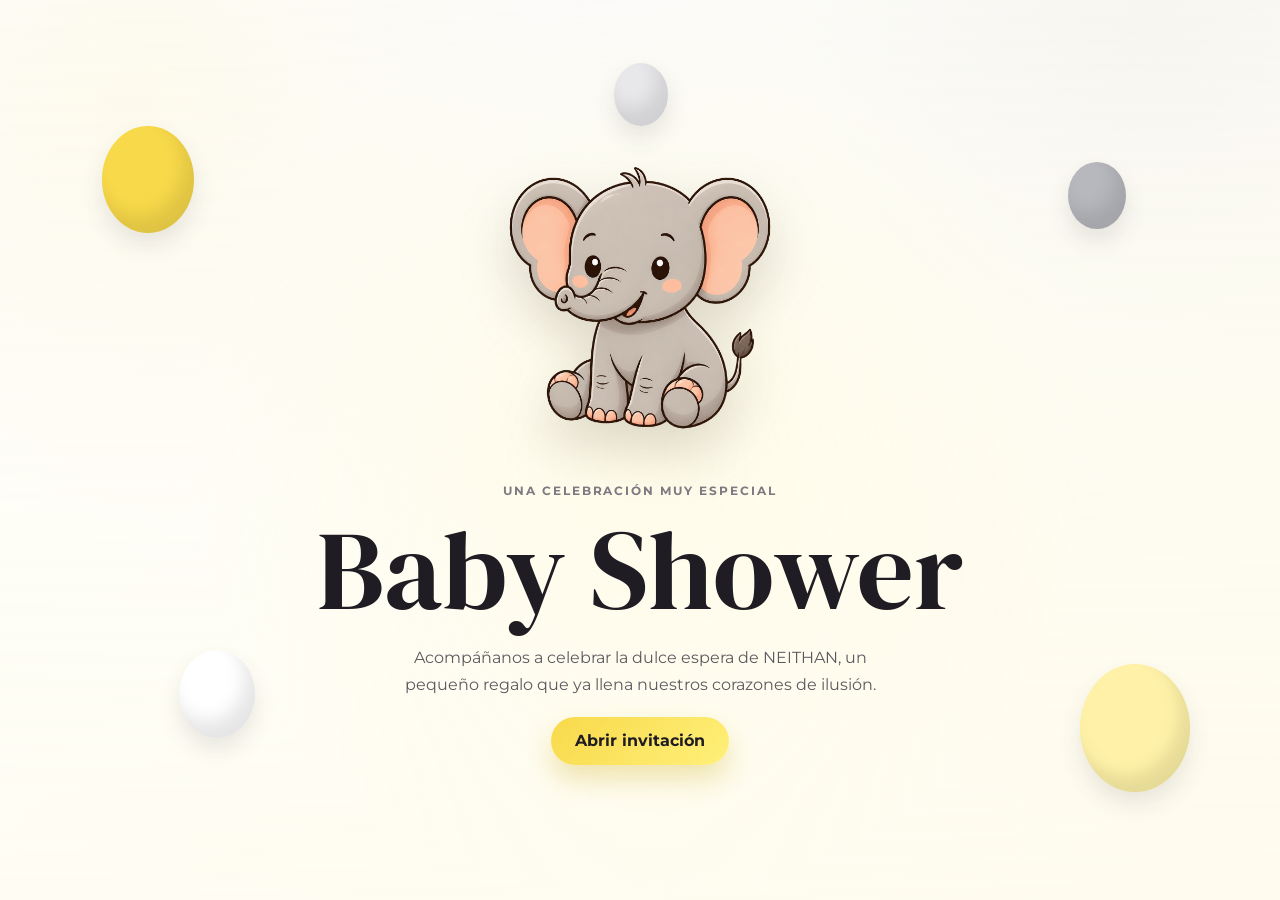
==== commit b6b24bfc: "primer cambios" ====
--- a/index.html
+++ b/index.html
@@ -4,44 +4,56 @@
     <meta charset="UTF-8">
     <meta name="viewport" content="width=device-width, initial-scale=1.0">
     <meta name="theme-color" content="#f8d94a">
-    <meta name="description" content="Invitacion Baby Shower - 16 de agosto de 2026, 2:00 PM, Salon de eventos Iglesia Morrogacho.">
+    <meta name="description" content="Invitación Baby Shower - 16 de agosto de 2026, 2:00 PM, Salón de eventos Iglesia Morrogacho.">
     <title>Baby Shower | 16 de agosto</title>
     <meta property="og:type" content="website">
     <meta property="og:title" content="Baby Shower | 16 de agosto">
-    <meta property="og:description" content="Celebremos juntos la dulce espera. 2:00 PM en el Salon de eventos Iglesia Morrogacho.">
-    <meta property="og:image" content="img/elefante-baby.svg">
+    <meta property="og:description" content="Celebremos juntos la dulce espera. 2:00 PM en el Salón de eventos Iglesia Morrogacho.">
+    <meta property="og:image" content="img/elefante-baby-v2.png">
     <meta name="twitter:card" content="summary_large_image">
     <link rel="preconnect" href="https://fonts.googleapis.com">
     <link rel="preconnect" href="https://fonts.gstatic.com" crossorigin>
     <link href="https://fonts.googleapis.com/css2?family=DM+Serif+Display:ital@0;1&family=Montserrat:wght@400;500;600;700&display=swap" rel="stylesheet">
     <link rel="stylesheet" href="styles.css">
-    <link rel="icon" href="img/elefante-baby.svg" type="image/svg+xml">
+    <link rel="icon" href="img/elefante-baby-v2.png" type="image/png">
 </head>
 <body>
-    <section id="intro" class="intro" aria-label="Portada de la invitacion">
+    <div class="scroll-progress" id="scrollProgress" aria-hidden="true"></div>
+    <section id="intro" class="intro" aria-label="Portada de la invitación">
         <div class="intro__balloons" aria-hidden="true">
             <span></span><span></span><span></span><span></span><span></span>
         </div>
-        <img class="intro__elephant" src="img/elefante-baby.svg" alt="">
-        <p class="eyebrow">Una celebracion muy especial</p>
+        <div class="intro__sparkles" aria-hidden="true"></div>
+        <img class="intro__elephant" src="img/elefante-baby-v2.png" alt="">
+        <p class="eyebrow">Una celebración muy especial</p>
         <h1>Baby Shower</h1>
-        <p class="intro__text">Hay un bebe en camino y queremos compartir esta alegria contigo.</p>
-        <button class="button button--primary" type="button" id="openInvitation">Abrir invitacion</button>
+        <p class="intro__text">Acompáñanos a celebrar la dulce espera de NEITHAN, un pequeño regalo que ya llena nuestros corazones de ilusión.</p>
+        <button class="button button--primary" type="button" id="openInvitation">Abrir invitación</button>
     </section>
 
     <main id="invitation" class="page is-hidden" aria-hidden="true">
-        <section class="hero" aria-labelledby="heroTitle">
+        <nav class="section-dots" aria-label="Navegación por secciones">
+            <a href="#inicio" aria-label="Inicio"></a>
+            <a href="#cuenta" aria-label="Cuenta regresiva"></a>
+            <a href="#detalles" aria-label="Detalles"></a>
+            <a href="#regalos" aria-label="Regalos"></a>
+            <a href="#confirmar" aria-label="Confirmar asistencia"></a>
+        </nav>
+
+        <section id="inicio" class="hero" aria-labelledby="heroTitle">
+            <div class="sky-pieces" aria-hidden="true"></div>
             <div class="balloon-arch" aria-hidden="true">
                 <span></span><span></span><span></span><span></span><span></span>
                 <span></span><span></span><span></span><span></span><span></span>
                 <span></span><span></span><span></span><span></span><span></span>
             </div>
-            <div class="hero__content">
-                <p class="eyebrow">Acompananos a celebrar</p>
-                <h2 id="heroTitle">Baby Shower</h2>
+            <div class="hero__content" data-reveal>
+                <p class="eyebrow">Acompáñanos a celebrar</p>
+                <h2 id="heroTitle">NEITHAN</h2>
+                <p class="name-note">Baby Shower</p>
                 <p class="hero__message">
-                    Un pequeno amor esta por llegar. Entre detalles dulces, globos amarillos y mucha ternura,
-                    queremos vivir este momento contigo.
+                    Hay momentos que se guardan para siempre en el corazón. Nuestro pequeño Neithan viene en camino
+                    y queremos rodearlo de amor, bendiciones y sonrisas desde antes de tenerlo en brazos.
                 </p>
                 <div class="date-card" aria-label="Fecha y hora del evento">
                     <span class="date-card__month">Agosto</span>
@@ -51,20 +63,18 @@
                 <div class="hero__actions">
                     <a class="button button--primary" id="confirmTop" href="#">Confirmar asistencia</a>
                     <a class="button button--ghost" href="#detalles">Ver detalles</a>
+                    <button class="button button--ghost print-button" type="button" id="printPdf">Guardar PDF</button>
                 </div>
             </div>
-            <div class="hero__scene" aria-label="Ilustracion de elefante para baby shower">
-                <img class="elephant" src="img/elefante-baby.svg" alt="Elefante tierno levantando la trompa">
-                <div class="dessert-table" aria-hidden="true">
-                    <span></span><span></span><span></span><span></span>
-                </div>
+            <div class="hero__scene" aria-label="Ilustración de elefante para baby shower" data-reveal>
+                <img class="elephant elephant--cloud" src="img/elefante-nube.png" alt="Elefante tierno parado sobre una nube">
             </div>
         </section>
 
-        <section class="countdown-section" aria-label="Cuenta regresiva">
+        <section id="cuenta" class="countdown-section" aria-label="Cuenta regresiva" data-reveal>
             <p>Faltan</p>
             <div class="countdown" id="countdown">
-                <div><strong id="days">--</strong><span>Dias</span></div>
+                <div><strong id="days">--</strong><span>Días</span></div>
                 <div><strong id="hours">--</strong><span>Horas</span></div>
                 <div><strong id="minutes">--</strong><span>Min</span></div>
                 <div><strong id="seconds">--</strong><span>Seg</span></div>
@@ -73,51 +83,59 @@
 
         <section id="detalles" class="details" aria-labelledby="detailsTitle">
             <div class="section-heading">
-                <p class="eyebrow">Detalles del dia</p>
-                <h2 id="detailsTitle">Nos encantaria verte alli</h2>
+                <p class="eyebrow">Detalles del día</p>
+                <h2 id="detailsTitle">Un día para llenarlo de amor</h2>
             </div>
-            <div class="detail-grid">
-                <article class="detail-card">
-                    <span class="detail-card__icon">16</span>
-                    <h3>Fecha</h3>
-                    <p>Domingo, 16 de agosto de 2026</p>
-                </article>
-                <article class="detail-card">
-                    <span class="detail-card__icon">2</span>
-                    <h3>Hora</h3>
-                    <p>2:00 PM</p>
-                </article>
-                <article class="detail-card">
-                    <span class="detail-card__icon">M</span>
-                    <h3>Lugar</h3>
-                    <p>Salon de eventos Iglesia Morrogacho</p>
-                </article>
+            <div class="event-pass" data-reveal>
+                <div class="event-pass__date">
+                    <span>Domingo</span>
+                    <strong>16</strong>
+                    <span>Agosto 2026</span>
+                </div>
+                <div class="event-pass__body">
+                    <p class="event-pass__label">Baby Shower de</p>
+                    <h3>Neithan</h3>
+                    <p class="event-pass__copy">
+                        Acompáñanos a compartir una tarde llena de ternura, detalles dulces y buenos deseos
+                        para recibir con amor a nuestro príncipe.
+                    </p>
+                    <div class="detail-list">
+                        <div>
+                            <span>Hora</span>
+                            <strong>2:00 PM</strong>
+                        </div>
+                        <div>
+                            <span>Lugar</span>
+                            <strong>Salón de eventos Iglesia Morrogacho</strong>
+                        </div>
+                    </div>
+                </div>
             </div>
         </section>
 
-        <section class="gift-section" aria-labelledby="giftTitle">
+        <section id="regalos" class="gift-section" aria-labelledby="giftTitle" data-reveal>
             <div class="gift-copy">
                 <p class="eyebrow">Con amor</p>
-                <h2 id="giftTitle">Lluvia de regalos</h2>
+                <h2 id="giftTitle">Un detalle para Neithan</h2>
                 <p>
-                    Tu presencia es el regalo mas bonito. Si deseas traer un detalle para el bebe,
-                    puedes elegir algo util para sus primeros dias.
+                    Tu presencia es el regalo más bonito. Si nace de tu corazón traer un detalle,
+                    será recibido con mucho cariño; lo importante es compartir este momento juntos.
                 </p>
             </div>
-            <div class="gift-list" aria-label="Ideas de regalos">
-                <span>Panales</span>
-                <span>Panitos humedos</span>
-                <span>Ropita</span>
-                <span>Articulos de aseo</span>
+            <div class="gift-list gift-list--open" aria-label="Ideas abiertas para regalos">
+                <span>Algo hecho con amor</span>
+                <span>Un detalle útil</span>
+                <span>Un recuerdo especial</span>
+                <span>Lo que tu corazón elija</span>
             </div>
         </section>
 
-        <section class="rsvp" aria-labelledby="rsvpTitle">
-            <img src="img/elefante-baby.svg" alt="" aria-hidden="true">
+        <section id="confirmar" class="rsvp" aria-labelledby="rsvpTitle" data-reveal>
+            <img src="img/elefante-baby-v2.png" alt="" aria-hidden="true">
             <div>
                 <p class="eyebrow">Reserva la fecha</p>
                 <h2 id="rsvpTitle">Confirma tu asistencia</h2>
-                <p>Ayudanos a preparar cada detalle de este dia tan especial.</p>
+                <p>Ayúdanos a preparar cada detalle para recibir a Neithan con mucho amor.</p>
             </div>
             <a class="button button--primary" id="confirmBottom" href="#">Confirmar por WhatsApp</a>
         </section>
--- a/styles.css
+++ b/styles.css
@@ -8,6 +8,8 @@
     --silver-soft: #e8e8eb;
     --charcoal: #36343a;
     --ink: #1f1d23;
+    --blush: #ffb899;
+    --brown: #4a2918;
     --shadow: 0 24px 70px rgba(76, 70, 47, 0.2);
 }
 
@@ -25,6 +27,57 @@
     overflow-x: hidden;
 }
 
+body::before {
+    content: "";
+    position: fixed;
+    inset: 0;
+    z-index: -1;
+    background-image:
+        linear-gradient(rgba(255, 255, 255, 0.38) 1px, transparent 1px),
+        linear-gradient(90deg, rgba(255, 255, 255, 0.38) 1px, transparent 1px);
+    background-size: 46px 46px;
+    mask-image: linear-gradient(to bottom, rgba(0, 0, 0, 0.42), transparent 72%);
+}
+
+.scroll-progress {
+    position: fixed;
+    top: 0;
+    left: 0;
+    z-index: 50;
+    width: var(--progress, 0%);
+    height: 4px;
+    background: linear-gradient(90deg, var(--yellow), var(--silver), var(--blush));
+    box-shadow: 0 0 18px rgba(248, 217, 74, 0.58);
+    pointer-events: none;
+}
+
+.section-dots {
+    position: fixed;
+    right: 20px;
+    top: 50%;
+    z-index: 45;
+    display: none;
+    flex-direction: column;
+    gap: 12px;
+    transform: translateY(-50%);
+}
+
+.section-dots a {
+    width: 12px;
+    height: 12px;
+    border-radius: 50%;
+    background: rgba(255, 255, 255, 0.8);
+    border: 1px solid rgba(74, 41, 24, 0.22);
+    box-shadow: 0 8px 18px rgba(63, 60, 67, 0.14);
+    transition: transform 0.22s ease, background 0.22s ease, box-shadow 0.22s ease;
+}
+
+.section-dots a.is-active {
+    transform: scale(1.45);
+    background: var(--yellow);
+    box-shadow: 0 0 0 7px rgba(248, 217, 74, 0.16), 0 8px 18px rgba(63, 60, 67, 0.16);
+}
+
 img { max-width: 100%; display: block; }
 a { color: inherit; text-decoration: none; }
 button, a.button { font: inherit; }
@@ -42,7 +95,8 @@
     text-align: center;
     background:
         linear-gradient(rgba(255, 255, 255, 0.72), rgba(255, 253, 243, 0.9)),
-        radial-gradient(circle at center, var(--yellow-soft), transparent 28rem);
+        radial-gradient(circle at center, var(--yellow-soft), transparent 28rem),
+        conic-gradient(from 120deg at 50% 50%, rgba(248, 217, 74, 0.18), rgba(255,255,255,0.1), rgba(183,184,189,0.18), rgba(248,217,74,0.18));
     transition: opacity 0.65s ease, transform 0.65s ease, visibility 0.65s ease;
 }
 
@@ -54,8 +108,8 @@
 }
 
 .intro__elephant {
-    width: min(260px, 68vw);
-    filter: drop-shadow(0 22px 26px rgba(89, 87, 96, 0.18));
+    width: min(330px, 74vw);
+    filter: drop-shadow(0 24px 26px rgba(89, 68, 49, 0.2));
     animation: floaty 4.5s ease-in-out infinite;
 }
 
@@ -95,6 +149,27 @@
 .intro__balloons span:nth-child(3) { --size: 76px; --c: var(--white); left: 14%; bottom: 18%; }
 .intro__balloons span:nth-child(4) { --size: 110px; --c: var(--yellow-soft); right: 7%; bottom: 12%; }
 .intro__balloons span:nth-child(5) { --size: 54px; --c: var(--silver-soft); left: 48%; top: 7%; }
+
+.intro__sparkles,
+.sky-pieces {
+    position: absolute;
+    inset: 0;
+    overflow: hidden;
+    pointer-events: none;
+}
+
+.spark {
+    position: absolute;
+    width: var(--s, 8px);
+    height: var(--s, 8px);
+    left: var(--x, 50%);
+    top: var(--y, 50%);
+    background: var(--c, var(--yellow));
+    clip-path: polygon(50% 0, 60% 38%, 100% 50%, 60% 62%, 50% 100%, 40% 62%, 0 50%, 40% 38%);
+    filter: drop-shadow(0 0 10px rgba(248, 217, 74, 0.45));
+    opacity: 0;
+    animation: twinkle var(--dur, 3.5s) ease-in-out var(--delay, 0s) infinite;
+}
 
 .page { transition: opacity 0.55s ease; }
 .page.is-hidden { opacity: 0; pointer-events: none; height: 100vh; overflow: hidden; }
@@ -126,6 +201,18 @@
     color: var(--ink);
     background: linear-gradient(135deg, var(--yellow) 0%, #fff07a 100%);
     box-shadow: 0 14px 28px rgba(201, 171, 28, 0.32);
+    position: relative;
+    overflow: hidden;
+}
+
+.button--primary::after {
+    content: "";
+    position: absolute;
+    inset: -40% auto -40% -70%;
+    width: 46%;
+    background: linear-gradient(90deg, transparent, rgba(255, 255, 255, 0.72), transparent);
+    transform: skewX(-18deg);
+    animation: shine 3.4s ease-in-out infinite;
 }
 
 .button--ghost {
@@ -143,6 +230,26 @@
     gap: clamp(24px, 5vw, 72px);
     padding: clamp(28px, 5vw, 72px);
     overflow: hidden;
+    background:
+        radial-gradient(circle at 78% 16%, rgba(255, 255, 255, 0.96), transparent 9rem),
+        radial-gradient(circle at 20% 22%, rgba(255, 242, 168, 0.78), transparent 14rem),
+        linear-gradient(180deg, rgba(232, 244, 255, 0.78), rgba(255, 253, 243, 0.72) 55%, rgba(255, 255, 255, 0.9));
+    --mx: 0px;
+    --my: 0px;
+}
+
+.hero::before {
+    content: "";
+    position: absolute;
+    inset: 0;
+    background:
+        radial-gradient(ellipse at 72% 72%, rgba(255, 255, 255, 0.82) 0 15%, transparent 16%),
+        radial-gradient(ellipse at 82% 70%, rgba(255, 255, 255, 0.68) 0 12%, transparent 13%),
+        radial-gradient(ellipse at 62% 76%, rgba(255, 255, 255, 0.72) 0 10%, transparent 11%),
+        radial-gradient(ellipse at 13% 78%, rgba(255, 255, 255, 0.72) 0 14%, transparent 15%);
+    opacity: 0.72;
+    animation: cloudBreath 8s ease-in-out infinite;
+    pointer-events: none;
 }
 
 .hero::after {
@@ -162,6 +269,29 @@
 
 .hero__content { max-width: 650px; }
 .hero h2 { margin-top: 12px; font-size: clamp(4.4rem, 12vw, 9rem); }
+
+.hero h2::after {
+    content: "";
+    display: block;
+    width: min(340px, 70vw);
+    height: 18px;
+    margin-top: 8px;
+    background: radial-gradient(circle, var(--yellow) 0 34%, transparent 36%) left center / 24px 18px repeat-x;
+    opacity: 0.78;
+}
+
+.name-note {
+    width: max-content;
+    margin-top: 12px;
+    padding: 8px 18px;
+    border-radius: 999px;
+    background: rgba(255, 255, 255, 0.72);
+    border: 1px solid rgba(183, 184, 189, 0.45);
+    color: var(--brown);
+    font-family: "DM Serif Display", Georgia, serif;
+    font-size: clamp(1.5rem, 3vw, 2.4rem);
+    box-shadow: 0 14px 34px rgba(63, 60, 67, 0.1);
+}
 
 .hero__message {
     max-width: 570px;
@@ -205,43 +335,55 @@
     min-height: 620px;
     display: grid;
     place-items: center;
+    transform: translate(var(--mx), var(--my));
+    transition: transform 0.18s ease-out;
 }
 
 .elephant {
-    width: min(460px, 88vw);
-    filter: drop-shadow(0 28px 30px rgba(60, 58, 67, 0.18));
+    position: relative;
+    z-index: 4;
+    width: min(350px, 58vw);
+    align-self: end;
+    margin-bottom: 38px;
+    filter: drop-shadow(0 30px 34px rgba(60, 44, 31, 0.2));
     animation: breathe 5.5s ease-in-out infinite;
 }
 
-.dessert-table {
+.elephant--cloud {
+    width: min(620px, 88vw);
+    align-self: center;
+    margin-bottom: 0;
+    animation: cloudFloat 5.8s ease-in-out infinite;
+}
+
+.crib-scene {
     position: absolute;
-    left: 50%;
-    bottom: 68px;
-    width: min(430px, 82vw);
-    height: 96px;
-    transform: translateX(-50%);
-    border-radius: 8px;
-    border: 1px solid rgba(183, 184, 189, 0.5);
-    background:
-        linear-gradient(90deg, transparent 8%, rgba(122, 95, 51, 0.22) 8% 10%, transparent 10% 90%, rgba(122, 95, 51, 0.22) 90% 92%, transparent 92%),
-        linear-gradient(180deg, #c79b5a 0 18px, #f7f5ef 18px 100%);
-    box-shadow: 0 18px 28px rgba(72, 65, 50, 0.12);
-}
-
-.dessert-table span {
+    z-index: 2;
+    width: min(720px, 108vw);
+    max-width: none;
+    border-radius: 18px;
+    border: 1px solid rgba(183, 184, 189, 0.44);
+    box-shadow: 0 30px 80px rgba(128, 109, 54, 0.18);
+    opacity: 0.78;
+    transform: translateY(10px) scale(1.02);
+}
+
+.hero__scene::after {
+    content: "";
     position: absolute;
+    z-index: 3;
+    width: min(390px, 70vw);
+    height: 92px;
+    bottom: 24px;
+    border-radius: 50%;
+    background: radial-gradient(ellipse, rgba(74, 41, 24, 0.18), transparent 68%);
+}
+
+.hero__scene:has(.elephant--cloud)::after {
+    width: min(460px, 68vw);
     bottom: 58px;
-    width: 52px;
-    height: 28px;
-    border-radius: 999px 999px 10px 10px;
-    background: var(--yellow);
-    box-shadow: 0 10px 0 #ffffff;
-}
-
-.dessert-table span:nth-child(1) { left: 11%; }
-.dessert-table span:nth-child(2) { left: 32%; width: 72px; }
-.dessert-table span:nth-child(3) { right: 30%; width: 72px; }
-.dessert-table span:nth-child(4) { right: 11%; }
+    background: radial-gradient(ellipse, rgba(74, 41, 24, 0.14), transparent 68%);
+}
 
 .balloon-arch { position: absolute; inset: 0; z-index: 1; pointer-events: none; }
 .balloon-arch span:nth-child(1) { --size: 96px; --c: var(--yellow); left: 2%; top: 8%; }
@@ -290,6 +432,13 @@
     border-radius: 8px;
     background: var(--white);
     box-shadow: 0 14px 30px rgba(63, 60, 67, 0.1);
+    transform: translateY(0);
+    transition: transform 0.25s ease, box-shadow 0.25s ease;
+}
+
+.countdown div:hover {
+    transform: translateY(-4px);
+    box-shadow: 0 18px 34px rgba(201, 171, 28, 0.16);
 }
 
 .countdown strong {
@@ -315,35 +464,138 @@
 .details { padding: 82px 0 46px; }
 .section-heading { display: grid; gap: 12px; justify-items: center; margin-bottom: 34px; text-align: center; }
 .section-heading h2, .gift-copy h2, .rsvp h2 { font-size: clamp(2.4rem, 6vw, 4.6rem); }
-.detail-grid { display: grid; grid-template-columns: repeat(3, 1fr); gap: 18px; }
-
-.detail-card {
-    min-height: 190px;
+.event-pass {
+    display: grid;
+    grid-template-columns: minmax(210px, 0.35fr) minmax(0, 1fr);
+    min-height: 360px;
+    position: relative;
+    overflow: hidden;
+    border-radius: 18px;
+    border: 1px solid rgba(183, 184, 189, 0.5);
+    background:
+        linear-gradient(110deg, rgba(255, 242, 168, 0.86), rgba(255, 255, 255, 0.86)),
+        radial-gradient(circle at 80% 16%, rgba(183, 184, 189, 0.28), transparent 24rem);
+    box-shadow: var(--shadow);
+}
+
+.event-pass::before,
+.event-pass::after {
+    content: "";
+    position: absolute;
+    width: 150px;
+    height: 150px;
+    border-radius: 50%;
+    background:
+        radial-gradient(circle at 34% 30%, rgba(255, 255, 255, 0.86), transparent 16%),
+        linear-gradient(135deg, var(--yellow), var(--yellow-soft));
+    box-shadow: inset -16px -22px 24px rgba(0, 0, 0, 0.08);
+    opacity: 0.42;
+}
+
+.event-pass::before {
+    right: -48px;
+    top: -54px;
+}
+
+.event-pass::after {
+    left: 34%;
+    bottom: -72px;
+    background:
+        radial-gradient(circle at 34% 30%, rgba(255, 255, 255, 0.9), transparent 16%),
+        linear-gradient(135deg, var(--silver-soft), var(--white));
+}
+
+.event-pass__date {
+    position: relative;
+    z-index: 1;
+    display: grid;
+    place-content: center;
+    justify-items: center;
+    gap: 8px;
+    padding: 30px;
+    color: var(--ink);
+    background:
+        linear-gradient(180deg, rgba(255, 255, 255, 0.48), rgba(248, 217, 74, 0.52)),
+        radial-gradient(circle at 50% 25%, rgba(255, 255, 255, 0.92), transparent 13rem);
+    border-right: 1px solid rgba(183, 184, 189, 0.45);
+}
+
+.event-pass__date strong {
+    font-family: "DM Serif Display", Georgia, serif;
+    font-size: clamp(6rem, 14vw, 10rem);
+    line-height: 0.82;
+}
+
+.event-pass__date span {
+    font-weight: 800;
+    letter-spacing: 0.18em;
+    text-transform: uppercase;
+    color: #706b74;
+    text-align: center;
+}
+
+.event-pass__body {
+    position: relative;
+    z-index: 1;
     display: grid;
     align-content: center;
-    gap: 10px;
-    padding: 28px;
-    border: 1px solid rgba(183, 184, 189, 0.48);
-    border-radius: 8px;
-    background: rgba(255, 255, 255, 0.75);
-    box-shadow: 0 18px 42px rgba(63, 60, 67, 0.1);
-}
-
-.detail-card__icon {
-    width: 52px;
-    height: 52px;
-    display: grid;
-    place-items: center;
-    border-radius: 50%;
+    gap: 18px;
+    padding: clamp(28px, 5vw, 58px);
+}
+
+.event-pass__label {
+    color: #7e7a82;
+    font-size: 0.78rem;
+    font-weight: 800;
+    letter-spacing: 0.16em;
+    text-transform: uppercase;
+}
+
+.event-pass h3 {
+    color: var(--brown);
+    font-family: "DM Serif Display", Georgia, serif;
+    font-size: clamp(3.4rem, 8vw, 7rem);
+    font-weight: 400;
+    line-height: 0.88;
+}
+
+.event-pass__copy {
+    max-width: 680px;
+    color: #5e5962;
+    font-size: 1.05rem;
+    line-height: 1.8;
+}
+
+.detail-list {
+    display: grid;
+    grid-template-columns: repeat(2, minmax(0, 1fr));
+    gap: 12px;
+    margin-top: 8px;
+}
+
+.detail-list div {
+    display: grid;
+    gap: 5px;
+    min-height: 102px;
+    align-content: center;
+    padding: 16px;
+    border-radius: 12px;
+    background: rgba(255, 255, 255, 0.7);
+    border: 1px solid rgba(183, 184, 189, 0.38);
+}
+
+.detail-list span {
+    color: #7e7a82;
+    font-size: 0.72rem;
+    font-weight: 800;
+    letter-spacing: 0.12em;
+    text-transform: uppercase;
+}
+
+.detail-list strong {
     color: var(--ink);
-    background: linear-gradient(135deg, var(--yellow), var(--white));
-    border: 1px solid rgba(183, 184, 189, 0.6);
-    font-family: "DM Serif Display", Georgia, serif;
-    font-size: 1.7rem;
-}
-
-.detail-card h3 { font-size: 1.1rem; }
-.detail-card p { color: #5e5962; line-height: 1.6; }
+    line-height: 1.35;
+}
 
 .gift-section {
     display: grid;
@@ -356,7 +608,21 @@
         linear-gradient(120deg, rgba(248, 217, 74, 0.26), rgba(255, 255, 255, 0.82)),
         linear-gradient(180deg, rgba(255, 255, 255, 0.65), rgba(232, 232, 235, 0.42));
     border: 1px solid rgba(183, 184, 189, 0.45);
-}
+    position: relative;
+    overflow: hidden;
+}
+
+.gift-section::before {
+    content: "";
+    position: absolute;
+    right: -80px;
+    bottom: -90px;
+    width: 260px;
+    height: 260px;
+    border-radius: 50%;
+    background: radial-gradient(circle, rgba(248, 217, 74, 0.35), transparent 66%);
+}
+
 
 .gift-copy { display: grid; gap: 14px; }
 .gift-copy p:last-child, .rsvp p { color: #5e5962; line-height: 1.7; }
@@ -374,6 +640,31 @@
     font-weight: 700;
     text-align: center;
     box-shadow: 0 12px 26px rgba(63, 60, 67, 0.08);
+    transition: transform 0.22s ease, background 0.22s ease;
+}
+
+.gift-list--open span {
+    min-height: 96px;
+    font-family: "DM Serif Display", Georgia, serif;
+    font-size: 1.35rem;
+    font-weight: 400;
+}
+
+.gift-list--open span::before {
+    content: "";
+    width: 22px;
+    height: 22px;
+    margin-bottom: 8px;
+    border-radius: 50%;
+    background:
+        radial-gradient(circle at 35% 32%, rgba(255, 255, 255, 0.9), transparent 28%),
+        linear-gradient(135deg, var(--yellow), var(--silver-soft));
+    box-shadow: 0 8px 18px rgba(201, 171, 28, 0.18);
+}
+
+.gift-list span:hover {
+    transform: translateY(-4px) rotate(0.4deg);
+    background: rgba(255, 242, 168, 0.78);
 }
 
 .rsvp {
@@ -391,6 +682,21 @@
 }
 
 .rsvp img { width: 118px; }
+
+[data-reveal] {
+    opacity: 0;
+    transform: translateY(26px);
+    transition: opacity 0.7s ease, transform 0.7s ease;
+}
+
+[data-reveal].is-visible {
+    opacity: 1;
+    transform: translateY(0);
+}
+
+.hero__scene[data-reveal].is-visible {
+    transform: translate(var(--mx), var(--my));
+}
 
 .toast {
     position: fixed;
@@ -423,12 +729,116 @@
     50% { transform: translateY(-8px) scale(1.015); }
 }
 
+@keyframes cloudFloat {
+    0%, 100% { transform: translate3d(0, 0, 0) rotate(-1deg); }
+    50% { transform: translate3d(0, -18px, 0) rotate(1deg); }
+}
+
+@keyframes cloudBreath {
+    0%, 100% { transform: translate3d(0, 0, 0) scale(1); }
+    50% { transform: translate3d(-12px, -6px, 0) scale(1.025); }
+}
+
+@keyframes shine {
+    0%, 42% { left: -70%; }
+    70%, 100% { left: 130%; }
+}
+
+@keyframes twinkle {
+    0%, 100% { opacity: 0; transform: scale(0.6) rotate(0deg); }
+    45%, 65% { opacity: 1; transform: scale(1) rotate(18deg); }
+}
+
+@keyframes drift {
+    0% { transform: translate3d(0, 105vh, 0) rotate(0deg); opacity: 0; }
+    8%, 86% { opacity: var(--o, 0.8); }
+    100% { transform: translate3d(var(--dx, 20px), -12vh, 0) rotate(220deg); opacity: 0; }
+}
+
+@keyframes trailFade {
+    0% { opacity: 0.85; transform: translate(-50%, -50%) scale(0.4); }
+    100% { opacity: 0; transform: translate(-50%, -50%) scale(1.5); }
+}
+
+.cursor-trail {
+    position: fixed;
+    left: var(--x);
+    top: var(--y);
+    z-index: 60;
+    pointer-events: none;
+}
+
+.cursor-trail {
+    width: 13px;
+    height: 13px;
+    border-radius: 50%;
+    background: radial-gradient(circle, rgba(248, 217, 74, 0.95), rgba(248, 217, 74, 0));
+    animation: trailFade 0.8s ease-out forwards;
+}
+
+.sky-piece {
+    position: fixed;
+    left: var(--x, 50vw);
+    bottom: -40px;
+    width: var(--s, 14px);
+    height: var(--s, 14px);
+    border-radius: var(--r, 50%);
+    background: var(--c, var(--yellow));
+    pointer-events: none;
+    z-index: 0;
+    animation: drift var(--dur, 10s) linear var(--delay, 0s) infinite;
+    box-shadow: 0 0 14px rgba(248, 217, 74, 0.24);
+}
+
 @media (max-width: 900px) {
     .hero { min-height: auto; grid-template-columns: 1fr; padding-top: 38px; }
     .hero__scene { min-height: 500px; order: -1; }
     .balloon-arch span:nth-child(n+12) { display: none; }
-    .detail-grid, .gift-section, .rsvp { grid-template-columns: 1fr; }
+    .event-pass, .gift-section, .rsvp { grid-template-columns: 1fr; }
+    .event-pass__date {
+        border-right: 0;
+        border-bottom: 1px solid rgba(183, 184, 189, 0.45);
+    }
+    .detail-list { grid-template-columns: 1fr; }
     .rsvp { justify-items: center; text-align: center; }
+}
+
+@media (min-width: 1024px) and (min-height: 720px) {
+    html {
+        scroll-snap-type: y mandatory;
+    }
+
+    .section-dots {
+        display: flex;
+    }
+
+    .hero,
+    .countdown-section,
+    .details,
+    .gift-section,
+    .rsvp {
+        min-height: 100svh;
+        scroll-snap-align: start;
+        scroll-snap-stop: always;
+    }
+
+    .countdown-section,
+    .details,
+    .gift-section,
+    .rsvp {
+        display: grid;
+        align-content: center;
+    }
+
+    .details {
+        padding-block: 72px;
+    }
+
+    .gift-section,
+    .rsvp {
+        margin-top: 0;
+        margin-bottom: 0;
+    }
 }
 
 @media (max-width: 620px) {
@@ -436,12 +846,25 @@
     .hero { padding: 26px 18px 42px; }
     .hero h2 { font-size: 4.5rem; }
     .hero__scene { min-height: 410px; }
-    .dessert-table { bottom: 34px; }
+    .elephant {
+        width: min(260px, 68vw);
+        margin-bottom: 10px;
+    }
+    .elephant--cloud {
+        width: min(390px, 95vw);
+        margin-bottom: 0;
+    }
+    .crib-scene {
+        width: min(570px, 142vw);
+        opacity: 0.72;
+    }
     .countdown { width: 100%; grid-template-columns: repeat(2, 1fr); }
     .hero__actions, .hero__actions .button, .rsvp .button { width: 100%; }
     .gift-section { width: min(100% - 24px, 1120px); padding: 30px 18px; }
     .gift-list { grid-template-columns: 1fr; }
-    .detail-card { min-height: 150px; }
+    .event-pass { min-height: auto; }
+    .event-pass__body { padding: 28px 18px; }
+    .event-pass h3 { font-size: 3.8rem; }
 }
 
 @media (prefers-reduced-motion: reduce) {
@@ -452,3 +875,200 @@
         transition-duration: 0.001ms !important;
     }
 }
+
+@page {
+    size: A4 landscape;
+    margin: 10mm;
+}
+
+@media print {
+    * {
+        animation: none !important;
+        transition: none !important;
+        box-shadow: none !important;
+        -webkit-print-color-adjust: exact;
+        print-color-adjust: exact;
+    }
+
+    html,
+    body {
+        width: 100%;
+        min-height: auto;
+        background: #fffdf3 !important;
+        overflow: visible !important;
+        scroll-snap-type: none !important;
+    }
+
+    body::before,
+    .intro,
+    .scroll-progress,
+    .section-dots,
+    .sky-pieces,
+    .toast,
+    .hero__actions,
+    .cursor-trail {
+        display: none !important;
+    }
+
+    .page,
+    .page.is-hidden {
+        display: block !important;
+        height: auto !important;
+        opacity: 1 !important;
+        overflow: visible !important;
+        pointer-events: auto !important;
+    }
+
+    [data-reveal] {
+        opacity: 1 !important;
+        transform: none !important;
+    }
+
+    .hero,
+    .countdown-section,
+    .details,
+    .gift-section,
+    .rsvp {
+        width: 100% !important;
+        min-height: 182mm !important;
+        margin: 0 !important;
+        padding: 14mm !important;
+        page-break-after: always;
+        break-after: page;
+        scroll-snap-align: none !important;
+        border: 0 !important;
+    }
+
+    .rsvp {
+        page-break-after: auto;
+        break-after: auto;
+    }
+
+    .hero {
+        grid-template-columns: 1fr 0.9fr !important;
+        gap: 10mm !important;
+        background:
+            radial-gradient(circle at 78% 16%, rgba(255, 255, 255, 0.96), transparent 32mm),
+            radial-gradient(circle at 20% 22%, rgba(255, 242, 168, 0.78), transparent 42mm),
+            linear-gradient(180deg, rgba(232, 244, 255, 0.9), rgba(255, 253, 243, 0.9)) !important;
+    }
+
+    .hero::before,
+    .hero::after,
+    .balloon-arch span {
+        display: block !important;
+    }
+
+    .hero__content {
+        max-width: 120mm;
+    }
+
+    .hero h2 {
+        font-size: 26mm !important;
+    }
+
+    .hero__message,
+    .event-pass__copy,
+    .gift-copy p,
+    .rsvp p {
+        font-size: 11pt !important;
+        line-height: 1.55 !important;
+    }
+
+    .name-note {
+        font-size: 18pt !important;
+    }
+
+    .date-card {
+        width: 70mm !important;
+        padding: 8mm !important;
+    }
+
+    .date-card strong {
+        font-size: 34mm !important;
+    }
+
+    .hero__scene {
+        min-height: auto !important;
+        transform: none !important;
+    }
+
+    .elephant--cloud {
+        width: 120mm !important;
+        max-height: 128mm !important;
+        object-fit: contain;
+    }
+
+    .countdown-section {
+        align-content: center;
+        background:
+            radial-gradient(circle at 25% 20%, rgba(248, 217, 74, 0.28), transparent 42mm),
+            rgba(255, 255, 255, 0.72) !important;
+    }
+
+    .countdown {
+        grid-template-columns: repeat(4, 1fr) !important;
+        width: 100%;
+        max-width: 220mm;
+    }
+
+    .countdown div {
+        min-height: 32mm;
+        border: 1px solid rgba(183, 184, 189, 0.45);
+    }
+
+    .section-heading h2,
+    .gift-copy h2,
+    .rsvp h2 {
+        font-size: 22mm !important;
+    }
+
+    .event-pass,
+    .gift-section,
+    .rsvp {
+        border: 1px solid rgba(183, 184, 189, 0.45) !important;
+        border-radius: 8mm !important;
+        background:
+            linear-gradient(120deg, rgba(255, 242, 168, 0.64), rgba(255, 255, 255, 0.92)) !important;
+    }
+
+    .event-pass {
+        min-height: 112mm !important;
+        grid-template-columns: 56mm 1fr !important;
+    }
+
+    .event-pass__date strong {
+        font-size: 34mm !important;
+    }
+
+    .event-pass h3 {
+        font-size: 24mm !important;
+    }
+
+    .detail-list {
+        grid-template-columns: repeat(2, 1fr) !important;
+    }
+
+    .gift-section {
+        grid-template-columns: 0.95fr 1.05fr !important;
+        align-content: center;
+    }
+
+    .gift-list {
+        grid-template-columns: repeat(2, 1fr) !important;
+    }
+
+    .gift-list span {
+        min-height: 26mm !important;
+        border: 1px solid rgba(183, 184, 189, 0.45);
+    }
+
+    .rsvp {
+        grid-template-columns: 34mm 1fr !important;
+        align-content: center;
+    }
+
+    .rsvp img {
+        width: 32mm !important;
+    }
+}
